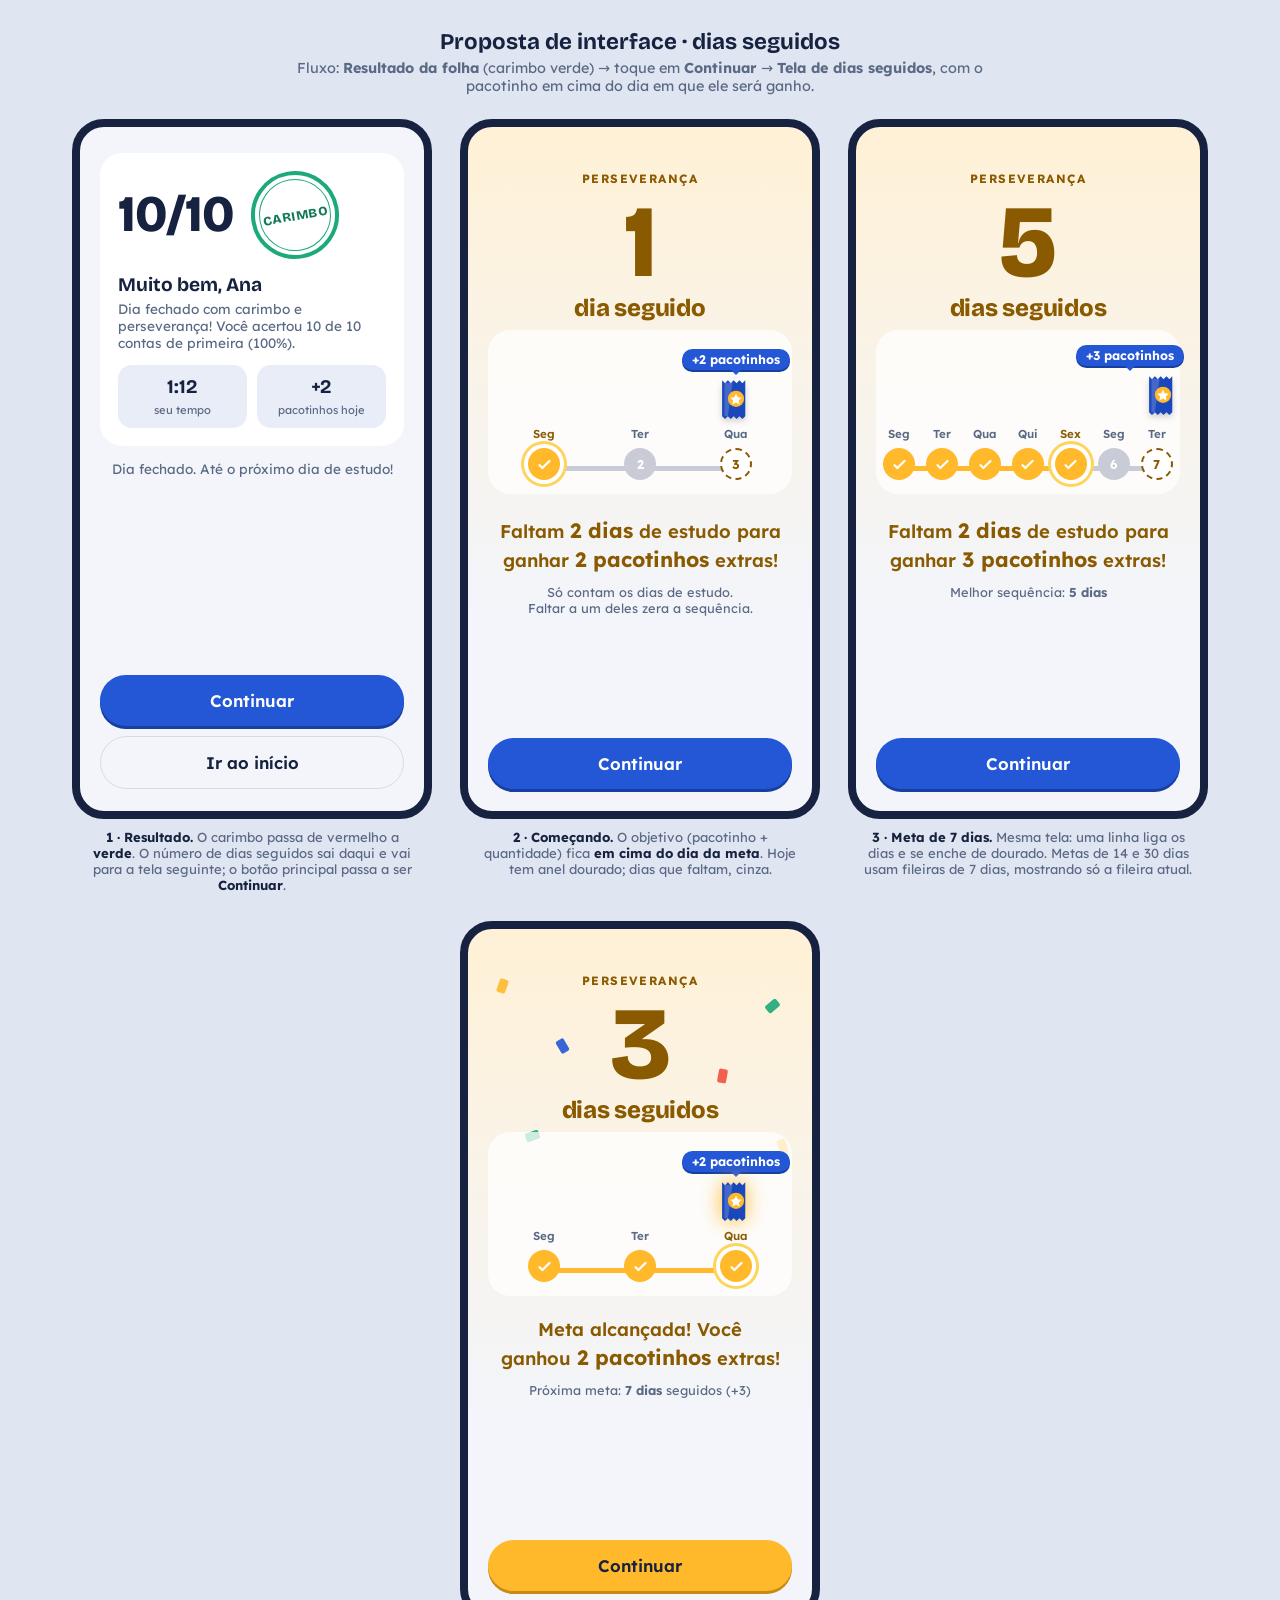
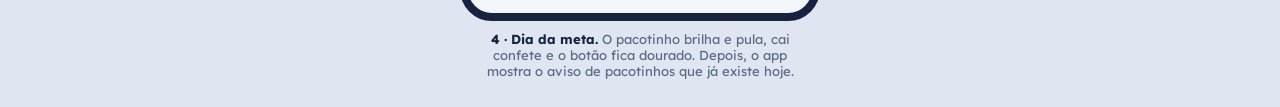
==== docs/proposta-tela-sequencia.html @ 5fbab73d "Proposta de interface: carimbo verde e tela de dias seguidos Co-Authored-By: Claude Sonnet 5.5 <nore" ====
<!doctype html>
<html lang="pt-BR"><head><meta charset="utf-8"><meta name="viewport" content="width=device-width,initial-scale=1">
<title>Proposta · Tela de dias seguidos</title>
<link rel="stylesheet" href="https://fonts.googleapis.com/css2?family=Bricolage+Grotesque:opsz,wght@12..96,700;12..96,800&family=Lexend:wght@400;500;600;700&display=swap">
<style>
:root{--navy-900:#0B1326;--blue-500:#2457D6;--blue-700:#173F9F;--sun-300:#FFD45A;--sun-500:#FFB92B;--sun-700:#8A5A00;--mint-400:#46DBA9;--mint-500:#1CA97B;--mint-700:#107A58;
--bg:#F3F5FA;--surface:#fff;--soft:#E8EDF7;--line:#D3DBEA;--ink:#16223F;--muted:#5A6984;--primary:var(--blue-500);--ok:var(--mint-700);--ok-fill:var(--mint-500);--ball-sun:#FFB92B}
*{box-sizing:border-box}
body{margin:0;background:#dfe5f1;font-family:Lexend,system-ui,sans-serif;color:var(--ink);padding:28px 16px}
h1{font-family:"Bricolage Grotesque",Lexend,sans-serif;font-size:1.4rem;margin:0 0 4px;text-align:center}
.sub{text-align:center;color:var(--muted);font-size:.9rem;margin:0 auto 24px;max-width:760px}
.row{display:flex;flex-wrap:wrap;gap:28px;justify-content:center;align-items:flex-start}
figure{margin:0;display:flex;flex-direction:column;align-items:center;gap:10px}
figcaption{font-size:.82rem;color:var(--muted);text-align:center;max-width:330px}
figcaption b{color:var(--ink)}
.phone{width:360px;height:700px;background:var(--bg);border-radius:32px;border:8px solid #16223F;overflow:hidden;display:flex;flex-direction:column;padding:26px 20px 22px}
.phone.warm{background:linear-gradient(#FFF1D6,var(--bg) 70%)}
.panel{background:var(--surface);border-radius:22px;padding:18px}
.score{display:flex;align-items:center;gap:16px}
.big{font-family:"Bricolage Grotesque";font-weight:800;font-size:3.2rem;line-height:1}
.seal{width:88px;height:88px;border-radius:50%;border:4px solid var(--ok-fill);color:var(--ok);display:grid;place-items:center;font-family:"Bricolage Grotesque";font-weight:800;font-size:.8rem;text-transform:uppercase;letter-spacing:.05em;transform:rotate(-10deg);outline:1.5px solid var(--ok-fill);outline-offset:-9px}
.seal.old{border-color:#F2503F;color:#C8382A;outline-color:#F2503F}
.tag{font-size:.72rem;font-weight:600;color:#C8382A;text-align:center;margin-top:6px}
.tag.n{color:var(--ok)}
.muted{color:var(--muted)}.sm{font-size:.85rem}
.kv{display:flex;gap:10px;margin-top:14px}.kv div{flex:1;background:var(--soft);border-radius:14px;padding:10px;text-align:center}
.kv b{display:block;font-family:"Bricolage Grotesque";font-size:1.2rem}.kv span{font-size:.7rem;color:var(--muted)}
.btn{border:0;border-radius:999px;padding:15px 22px;font:600 1.05rem Lexend;background:var(--primary);color:#fff;box-shadow:0 3px 0 var(--blue-700);width:100%;margin-top:auto}
.btn.ghost{background:transparent;color:var(--ink);border:1.5px solid var(--line);box-shadow:none;margin-top:10px}
/* ---- tela de dias seguidos ---- */
.hero{text-align:center;margin-top:18px}
.eyebrow{font-size:.75rem;font-weight:700;letter-spacing:.12em;text-transform:uppercase;color:var(--sun-700)}
.num{font-family:"Bricolage Grotesque";font-weight:800;font-size:6.4rem;line-height:1;color:var(--sun-700);margin-top:6px}
.num small{display:block;font-size:1.5rem;letter-spacing:-.01em;margin-top:2px}
.trail{margin-top:10px;background:rgba(255,255,255,.75);border-radius:22px;padding:96px 8px 14px;position:relative}
.days{display:grid;grid-auto-flow:column;grid-auto-columns:1fr;position:relative}
.d{display:flex;flex-direction:column;align-items:center;gap:7px;position:relative}
.d .wd{font-size:.72rem;font-weight:600;color:var(--muted)}
.d.today .wd{color:var(--sun-700)}
.dot{width:32px;height:32px;border-radius:50%;background:#C9CCD6;display:grid;place-items:center;color:#fff;font-weight:700;font-size:.8rem;position:relative;z-index:1}
.d.done .dot{background:var(--ball-sun);color:#fff}
.d.today .dot{background:var(--ball-sun);box-shadow:0 0 0 4px #fff,0 0 0 7px var(--sun-300)}
.d .dot svg{width:17px;height:17px;stroke:#fff;stroke-width:3.2;fill:none;stroke-linecap:round;stroke-linejoin:round}
.d.goal .dot{background:#fff;border:2.5px dashed var(--sun-700);color:var(--sun-700)}
.d.goal.done .dot{border:0;background:var(--ball-sun);color:#fff}
/* linha que liga os dias */
.days:before{content:"";position:absolute;left:calc(100%/var(--n)/2);right:calc(100%/var(--n)/2);top:calc(1.1rem + 7px + 15px);height:5px;background:#C9CCD6;border-radius:9px}
.days:after{content:"";position:absolute;left:calc(100%/var(--n)/2);width:calc((100% - 100%/var(--n))*var(--p));top:calc(1.1rem + 7px + 15px);height:5px;background:var(--ball-sun);border-radius:9px}
/* objetivo em cima do dia da meta */
.prize{position:absolute;bottom:calc(100% + 4px);left:50%;transform:translateX(-50%);display:flex;flex-direction:column;align-items:center}
.prize .pill{background:var(--primary);color:#fff;border-radius:999px;padding:3px 10px;font-weight:700;font-size:.78rem;white-space:nowrap;box-shadow:0 2px 0 var(--blue-700)}
.prize .pill:after{content:"";position:absolute;left:50%;bottom:-5px;margin-left:-5px;border:5px solid transparent;border-bottom:0;border-top-color:var(--primary)}
.prize svg{width:38px;height:44px;margin-top:8px;filter:drop-shadow(0 3px 3px rgba(0,0,0,.18))}
.prize.open svg{filter:drop-shadow(0 0 10px var(--sun-500));animation:b 1s ease-in-out infinite alternate}
@keyframes b{to{transform:translateY(-4px) scale(1.06)}}
.msg{text-align:center;font-weight:600;color:var(--sun-700);font-size:1.15rem;margin-top:22px;line-height:1.35;text-wrap:balance}
.msg b{font-size:1.3rem}
.hint{text-align:center;font-size:.8rem;color:var(--muted);margin-top:10px}
.hint i{display:inline-block;width:10px;height:10px;border-radius:50%;background:#B8BCC8;margin:0 3px 0 6px;vertical-align:-1px}
.hint i:first-child{margin-left:0}
.conf i{position:absolute;width:9px;height:14px;border-radius:2px;opacity:.9}
.nav{display:flex;gap:6px;justify-content:center;margin:2px 0 0}.nav i{width:7px;height:7px;border-radius:50%;background:#C9CCD6}.nav i.on{background:var(--sun-700)}
</style></head><body>
<h1>Proposta de interface · dias seguidos</h1>
<p class="sub">Fluxo: <b>Resultado da folha</b> (carimbo verde) → toque em <b>Continuar</b> → <b>Tela de dias seguidos</b>, com o pacotinho em cima do dia em que ele será ganho.</p>

<div class="row">

<!-- 1 · resultado com carimbo verde -->
<figure>
<div class="phone">
  <div class="panel">
    <div class="score"><div><div class="big">10/10</div></div>
      <div><div class="seal">Carimbo</div></div></div>
    <h2 style="font-family:'Bricolage Grotesque';margin:14px 0 4px;font-size:1.2rem">Muito bem, Ana</h2>
    <div class="muted sm">Dia fechado com carimbo e perseverança! Você acertou 10 de 10 contas de primeira (100%).</div>
    <div class="kv"><div><b>1:12</b><span>seu tempo</span></div><div><b>+2</b><span>pacotinhos hoje</span></div></div>
  </div>
  <div class="muted sm" style="text-align:center;margin-top:14px">Dia fechado. Até o próximo dia de estudo!</div>
  <button class="btn">Continuar</button>
  <button class="btn ghost">Ir ao início</button>
</div>
<figcaption><b>1 · Resultado.</b> O carimbo passa de vermelho a <b>verde</b>. O número de dias seguidos sai daqui e vai para a tela seguinte; o botão principal passa a ser <b>Continuar</b>.</figcaption>
</figure>

<!-- 2 · primeiro dia, meta 3 -->
<figure>
<div class="phone warm">
  <div class="hero"><div class="eyebrow">Perseverança</div>
    <div class="num">1<small>dia seguido</small></div></div>
  <div class="trail"><div class="days" style="--n:3;--p:0">
    <div class="d today done"><span class="wd">Seg</span><span class="dot"><svg viewBox="0 0 24 24"><path d="M5 13l4 4L19 7"/></svg></span></div>
    <div class="d"><span class="wd">Ter</span><span class="dot">2</span></div>
    <div class="d goal"><div class="prize"><span class="pill" style="position:relative">+2 pacotinhos</span>__PACK__</div><span class="wd">Qua</span><span class="dot">3</span></div>
  </div></div>
  <div class="msg">Faltam <b>2 dias</b> de estudo para ganhar <b>2 pacotinhos</b> extras!</div>
  <div class="hint">Só contam os dias de estudo. <br>Faltar a um deles zera a sequência.</div>
  <button class="btn">Continuar</button>
</div>
<figcaption><b>2 · Começando.</b> O objetivo (pacotinho + quantidade) fica <b>em cima do dia da meta</b>. Hoje tem anel dourado; dias que faltam, cinza.</figcaption>
</figure>

<!-- 3 · meta de 7 dias -->
<figure>
<div class="phone warm">
  <div class="hero"><div class="eyebrow">Perseverança</div>
    <div class="num">5<small>dias seguidos</small></div></div>
  <div class="trail" style="padding-left:2px;padding-right:2px"><div class="days" style="--n:7;--p:.667">
    <div class="d done"><span class="wd">Seg</span><span class="dot"><svg viewBox="0 0 24 24"><path d="M5 13l4 4L19 7"/></svg></span></div>
    <div class="d done"><span class="wd">Ter</span><span class="dot"><svg viewBox="0 0 24 24"><path d="M5 13l4 4L19 7"/></svg></span></div>
    <div class="d done"><span class="wd">Qua</span><span class="dot"><svg viewBox="0 0 24 24"><path d="M5 13l4 4L19 7"/></svg></span></div>
    <div class="d done"><span class="wd">Qui</span><span class="dot"><svg viewBox="0 0 24 24"><path d="M5 13l4 4L19 7"/></svg></span></div>
    <div class="d today done"><span class="wd">Sex</span><span class="dot"><svg viewBox="0 0 24 24"><path d="M5 13l4 4L19 7"/></svg></span></div>
    <div class="d"><span class="wd">Seg</span><span class="dot">6</span></div>
    <div class="d goal"><div class="prize" style="left:auto;right:-6px;transform:none;align-items:flex-end"><span class="pill" style="position:relative">+3 pacotinhos</span><span style="margin-right:2px">__PACK__</span></div><span class="wd">Ter</span><span class="dot">7</span></div>
  </div></div>
  <div class="msg">Faltam <b>2 dias</b> de estudo para ganhar <b>3 pacotinhos</b> extras!</div>
  <div class="hint">Melhor sequência: <b>5 dias</b></div>
  <button class="btn">Continuar</button>
</div>
<figcaption><b>3 · Meta de 7 dias.</b> Mesma tela: uma linha liga os dias e se enche de dourado. Metas de 14 e 30 dias usam fileiras de 7 dias, mostrando só a fileira atual.</figcaption>
</figure>

<!-- 4 · meta atingida -->
<figure>
<div class="phone warm" style="position:relative">
  <div class="conf"><i style="left:30px;top:50px;background:#FFB92B;transform:rotate(20deg)"></i><i style="left:90px;top:110px;background:#2457D6;transform:rotate(-30deg)"></i><i style="left:300px;top:70px;background:#1CA97B;transform:rotate(50deg)"></i><i style="left:250px;top:140px;background:#F2503F;transform:rotate(10deg)"></i><i style="left:60px;top:200px;background:#1CA97B;transform:rotate(70deg)"></i><i style="left:310px;top:210px;background:#FFB92B;transform:rotate(-20deg)"></i></div>
  <div class="hero"><div class="eyebrow">Perseverança</div>
    <div class="num">3<small>dias seguidos</small></div></div>
  <div class="trail"><div class="days" style="--n:3;--p:1">
    <div class="d done"><span class="wd">Seg</span><span class="dot"><svg viewBox="0 0 24 24"><path d="M5 13l4 4L19 7"/></svg></span></div>
    <div class="d done"><span class="wd">Ter</span><span class="dot"><svg viewBox="0 0 24 24"><path d="M5 13l4 4L19 7"/></svg></span></div>
    <div class="d goal done today"><div class="prize open"><span class="pill" style="position:relative">+2 pacotinhos</span>__PACK__</div><span class="wd">Qua</span><span class="dot"><svg viewBox="0 0 24 24"><path d="M5 13l4 4L19 7"/></svg></span></div>
  </div></div>
  <div class="msg">Meta alcançada! Você ganhou <b>2 pacotinhos</b> extras!</div>
  <div class="hint">Próxima meta: <b>7 dias</b> seguidos (+3)</div>
  <button class="btn" style="background:var(--sun-500);color:#16223F;box-shadow:0 3px 0 #C98A12">Continuar</button>
</div>
<figcaption><b>4 · Dia da meta.</b> O pacotinho brilha e pula, cai confete e o botão fica dourado. Depois, o app mostra o aviso de pacotinhos que já existe hoje.</figcaption>
</figure>

</div>
<script>
var pack='<svg viewBox="0 0 64 76"><path d="M8 4l5 5 5-5 5 5 5-5 5 5 5-5 5 5 5-5v62l-5 5-5-5-5 5-5-5-5 5-5-5-5 5-5-5z" fill="#1B47BD"/><path d="M12 8h14L18 66h-6z" fill="#fff" opacity=".18"/><circle cx="32" cy="36" r="14" fill="#FFB92B"/><path d="M32 27l3 6.4 7 .8-5.2 4.8 1.4 6.9L32 42.4l-6.2 3.5 1.4-6.9-5.2-4.8 7-.8z" fill="#fff"/></svg>';
document.body.innerHTML=document.body.innerHTML.replace(/__PACK__/g,pack);
</script>
</body></html>
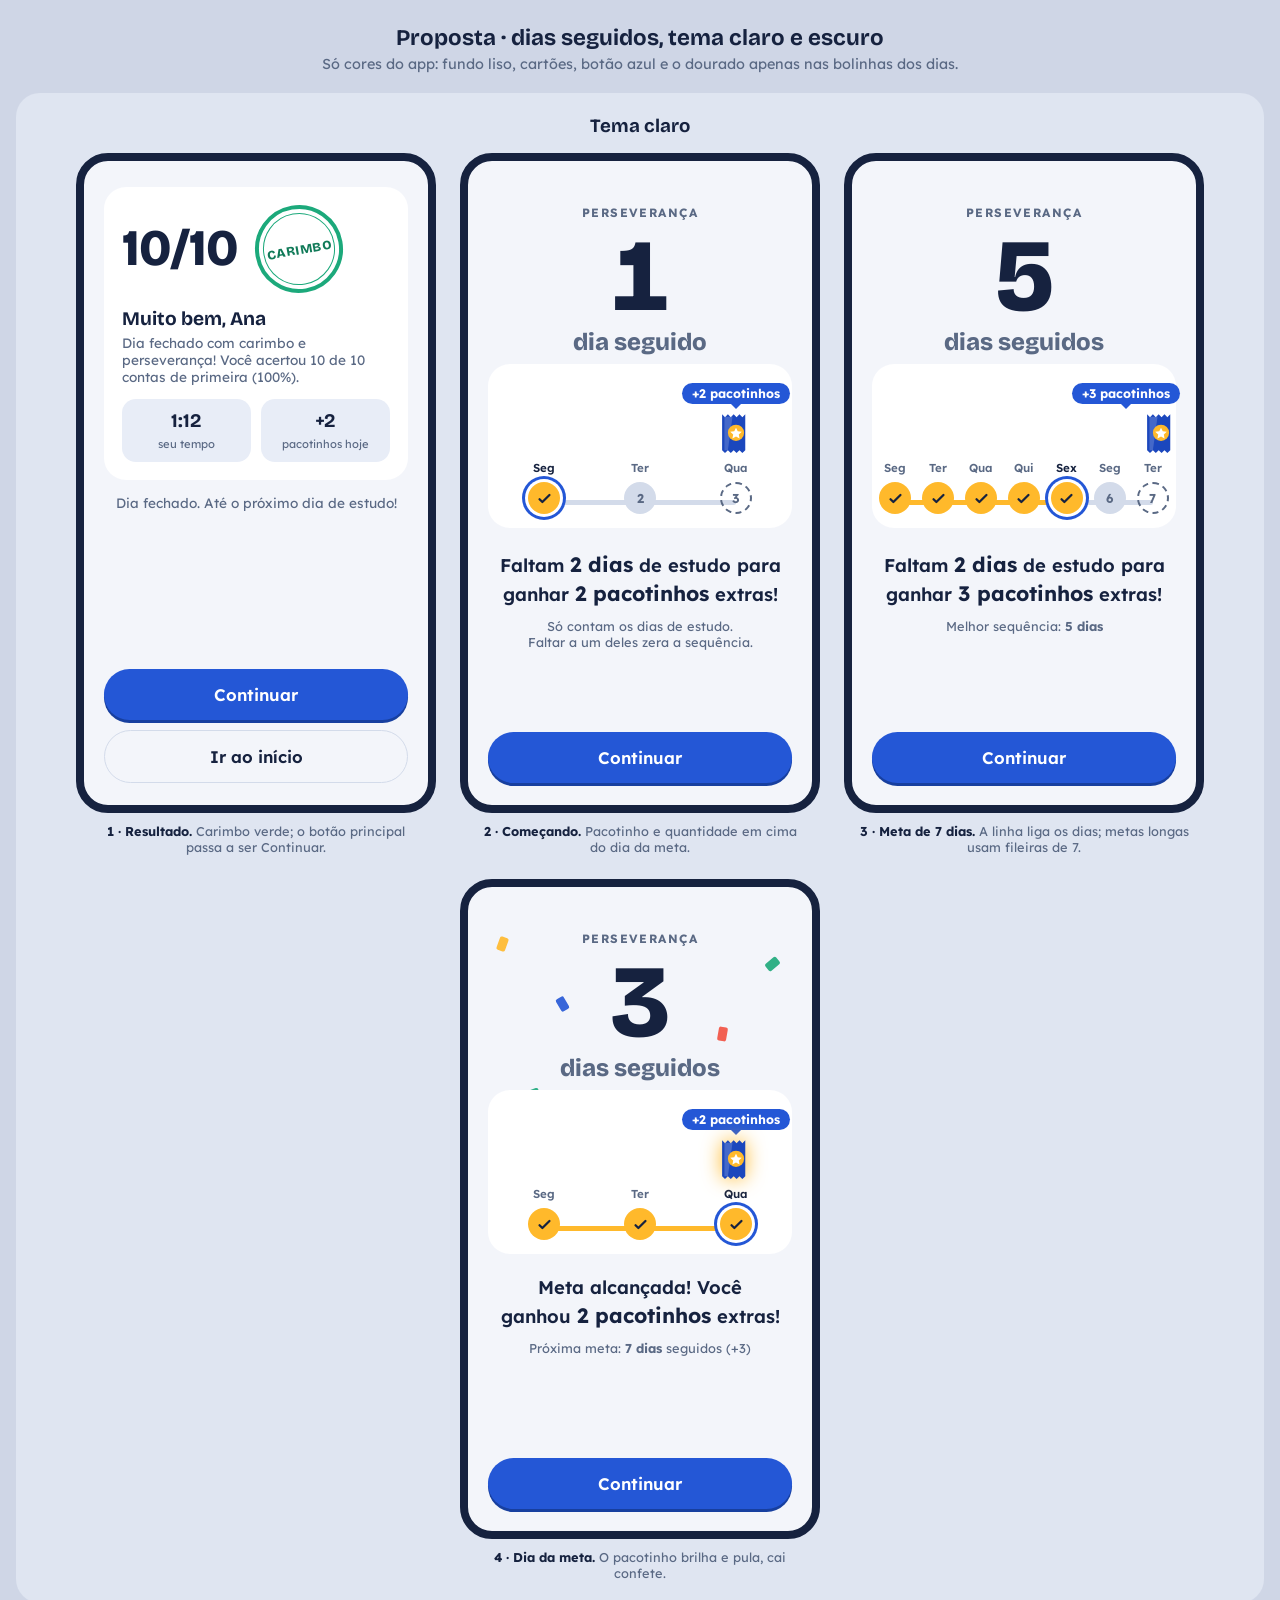
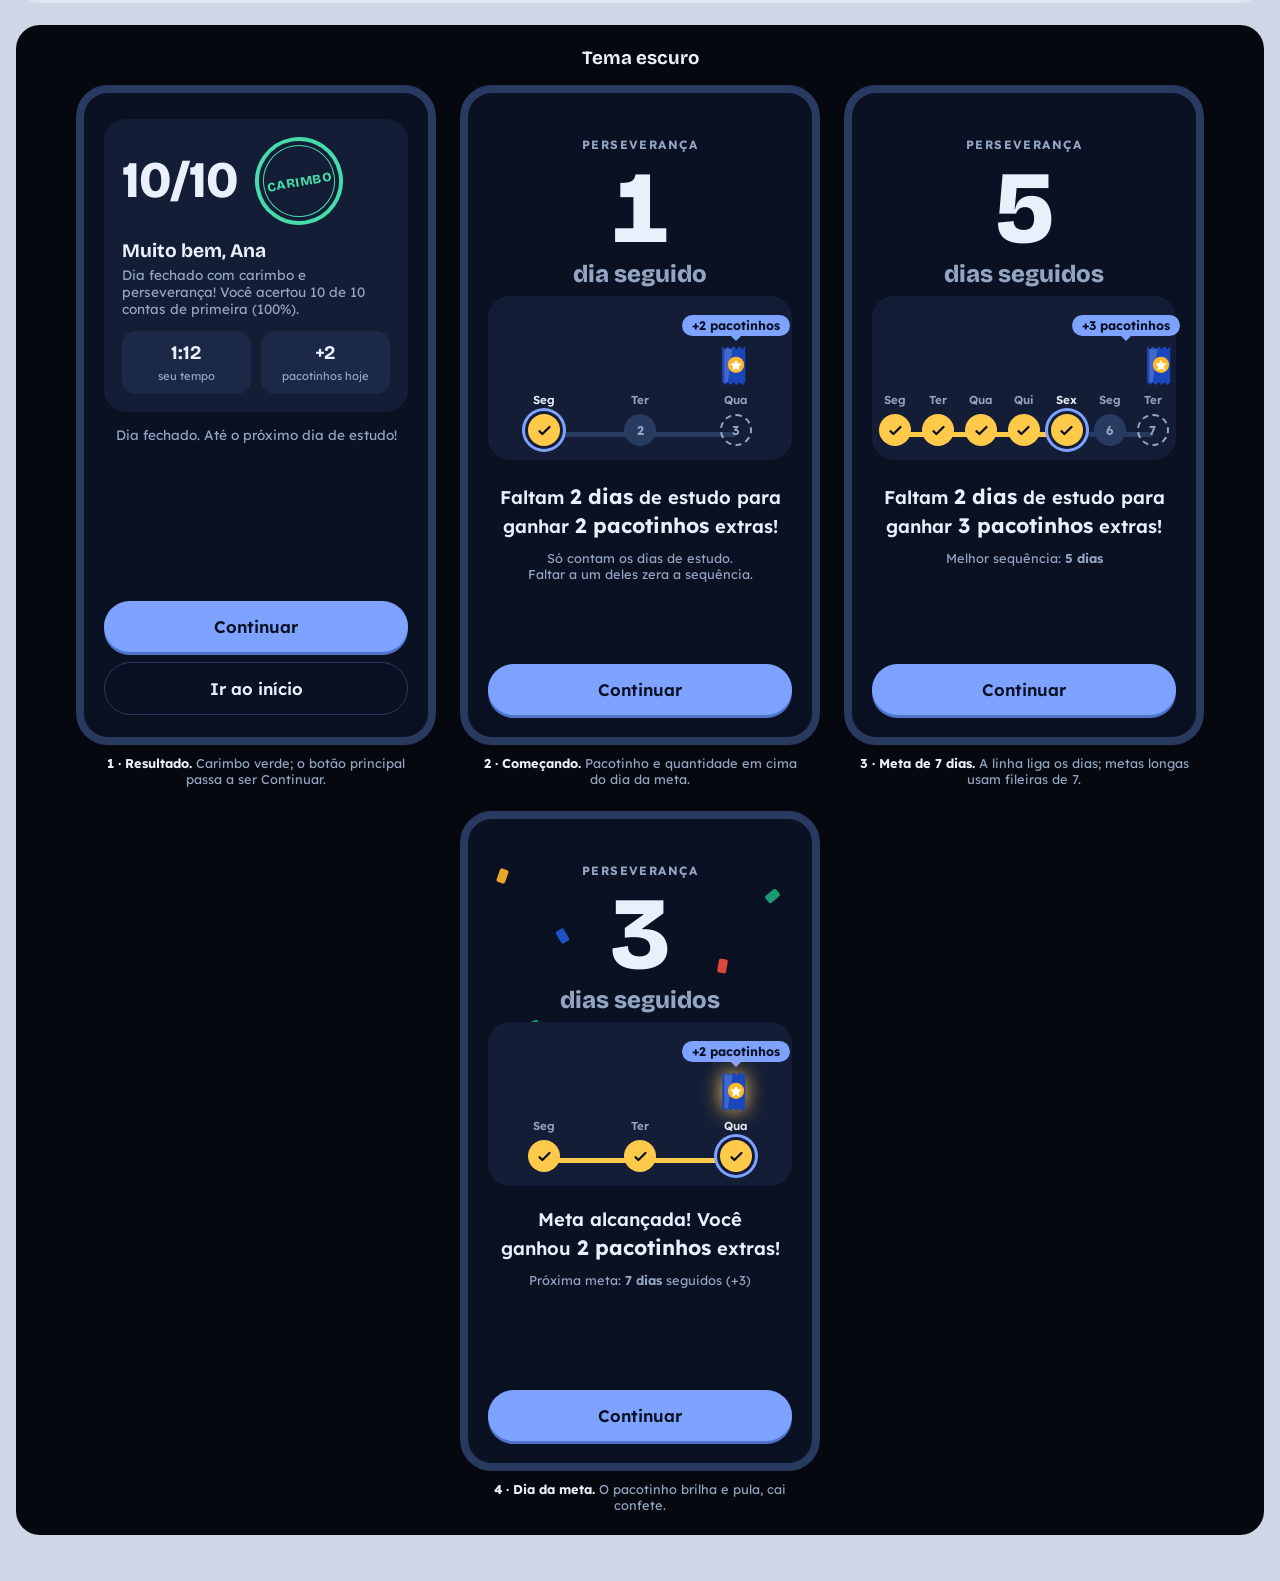
==== commit 11017e4c: "Proposta: tela de dias seguidos nas cores do app, temas claro e escuro Co-Authored-By: Claude Sonnet" ====
--- a/docs/proposta-tela-sequencia.html
+++ b/docs/proposta-tela-sequencia.html
@@ -1,147 +1,62 @@
-<!doctype html>
-<html lang="pt-BR"><head><meta charset="utf-8"><meta name="viewport" content="width=device-width,initial-scale=1">
+<!doctype html><html lang="pt-BR"><head><meta charset="utf-8"><meta name="viewport" content="width=device-width,initial-scale=1">
 <title>Proposta · Tela de dias seguidos</title>
 <link rel="stylesheet" href="https://fonts.googleapis.com/css2?family=Bricolage+Grotesque:opsz,wght@12..96,700;12..96,800&family=Lexend:wght@400;500;600;700&display=swap">
 <style>
-:root{--navy-900:#0B1326;--blue-500:#2457D6;--blue-700:#173F9F;--sun-300:#FFD45A;--sun-500:#FFB92B;--sun-700:#8A5A00;--mint-400:#46DBA9;--mint-500:#1CA97B;--mint-700:#107A58;
---bg:#F3F5FA;--surface:#fff;--soft:#E8EDF7;--line:#D3DBEA;--ink:#16223F;--muted:#5A6984;--primary:var(--blue-500);--ok:var(--mint-700);--ok-fill:var(--mint-500);--ball-sun:#FFB92B}
-*{box-sizing:border-box}
-body{margin:0;background:#dfe5f1;font-family:Lexend,system-ui,sans-serif;color:var(--ink);padding:28px 16px}
-h1{font-family:"Bricolage Grotesque",Lexend,sans-serif;font-size:1.4rem;margin:0 0 4px;text-align:center}
-.sub{text-align:center;color:var(--muted);font-size:.9rem;margin:0 auto 24px;max-width:760px}
-.row{display:flex;flex-wrap:wrap;gap:28px;justify-content:center;align-items:flex-start}
-figure{margin:0;display:flex;flex-direction:column;align-items:center;gap:10px}
-figcaption{font-size:.82rem;color:var(--muted);text-align:center;max-width:330px}
-figcaption b{color:var(--ink)}
-.phone{width:360px;height:700px;background:var(--bg);border-radius:32px;border:8px solid #16223F;overflow:hidden;display:flex;flex-direction:column;padding:26px 20px 22px}
-.phone.warm{background:linear-gradient(#FFF1D6,var(--bg) 70%)}
-.panel{background:var(--surface);border-radius:22px;padding:18px}
-.score{display:flex;align-items:center;gap:16px}
-.big{font-family:"Bricolage Grotesque";font-weight:800;font-size:3.2rem;line-height:1}
+.light{--bg:#F3F5FA;--surface:#fff;--soft:#E8EDF7;--line:#D3DBEA;--ink:#16223F;--muted:#5A6984;--primary:#2457D6;--primary-edge:#173F9F;--on-primary:#fff;--ok:#107A58;--ok-fill:#1CA97B;--ball:#FFB92B;--on-ball:#16223F;--off:#D3DBEA;--page:#dfe5f1}
+.dark{--bg:#0A1123;--surface:#131D36;--soft:#1B2947;--line:#283A60;--ink:#EAF0FB;--muted:#94A5C2;--primary:#7EA2FF;--primary-edge:#4F73C9;--on-primary:#0A1123;--ok:#46DBA9;--ok-fill:#46DBA9;--ball:#FFC94A;--on-ball:#0A1123;--off:#283A60;--page:#05080F}
+*{box-sizing:border-box}body{margin:0;font-family:Lexend,system-ui,sans-serif;padding:24px 16px;background:#cfd6e6}
+h1{font-family:"Bricolage Grotesque";font-size:1.4rem;margin:0 0 4px;text-align:center;color:#16223F}.sub{text-align:center;color:#5A6984;font-size:.9rem;margin:0 auto 20px}
+section.theme{background:var(--page);border-radius:24px;padding:22px 12px;margin:0 auto 22px;max-width:1620px}
+section.theme>h3{margin:0 0 16px;text-align:center;font-family:"Bricolage Grotesque";color:var(--ink)}
+.row{display:flex;flex-wrap:wrap;gap:24px;justify-content:center;align-items:flex-start}
+figure{margin:0;display:flex;flex-direction:column;align-items:center;gap:10px}figcaption{font-size:.8rem;color:var(--muted);text-align:center;max-width:330px}figcaption b{color:var(--ink)}
+.phone{width:360px;height:660px;background:var(--bg);color:var(--ink);border-radius:32px;border:8px solid #16223F;overflow:hidden;display:flex;flex-direction:column;padding:26px 20px 22px}
+.dark .phone{border-color:#283A60}
+.panel{background:var(--surface);border-radius:22px;padding:18px}h2{font-family:"Bricolage Grotesque";margin:14px 0 4px;font-size:1.2rem}
+.score{display:flex;align-items:center;gap:16px}.big{font-family:"Bricolage Grotesque";font-weight:800;font-size:3.2rem;line-height:1}
 .seal{width:88px;height:88px;border-radius:50%;border:4px solid var(--ok-fill);color:var(--ok);display:grid;place-items:center;font-family:"Bricolage Grotesque";font-weight:800;font-size:.8rem;text-transform:uppercase;letter-spacing:.05em;transform:rotate(-10deg);outline:1.5px solid var(--ok-fill);outline-offset:-9px}
-.seal.old{border-color:#F2503F;color:#C8382A;outline-color:#F2503F}
-.tag{font-size:.72rem;font-weight:600;color:#C8382A;text-align:center;margin-top:6px}
-.tag.n{color:var(--ok)}
-.muted{color:var(--muted)}.sm{font-size:.85rem}
-.kv{display:flex;gap:10px;margin-top:14px}.kv div{flex:1;background:var(--soft);border-radius:14px;padding:10px;text-align:center}
-.kv b{display:block;font-family:"Bricolage Grotesque";font-size:1.2rem}.kv span{font-size:.7rem;color:var(--muted)}
-.btn{border:0;border-radius:999px;padding:15px 22px;font:600 1.05rem Lexend;background:var(--primary);color:#fff;box-shadow:0 3px 0 var(--blue-700);width:100%;margin-top:auto}
+.muted{color:var(--muted)}.sm{font-size:.85rem}.c{text-align:center;margin-top:14px}
+.kv{display:flex;gap:10px;margin-top:14px}.kv div{flex:1;background:var(--soft);border-radius:14px;padding:10px;text-align:center}.kv b{display:block;font-family:"Bricolage Grotesque";font-size:1.2rem}.kv span{font-size:.7rem;color:var(--muted)}
+.btn{border:0;border-radius:999px;padding:15px 22px;font:600 1.05rem Lexend;background:var(--primary);color:var(--on-primary);box-shadow:0 3px 0 var(--primary-edge);width:100%;margin-top:auto}
 .btn.ghost{background:transparent;color:var(--ink);border:1.5px solid var(--line);box-shadow:none;margin-top:10px}
-/* ---- tela de dias seguidos ---- */
-.hero{text-align:center;margin-top:18px}
-.eyebrow{font-size:.75rem;font-weight:700;letter-spacing:.12em;text-transform:uppercase;color:var(--sun-700)}
-.num{font-family:"Bricolage Grotesque";font-weight:800;font-size:6.4rem;line-height:1;color:var(--sun-700);margin-top:6px}
-.num small{display:block;font-size:1.5rem;letter-spacing:-.01em;margin-top:2px}
-.trail{margin-top:10px;background:rgba(255,255,255,.75);border-radius:22px;padding:96px 8px 14px;position:relative}
+.hero{text-align:center;margin-top:18px}.eyebrow{font-size:.75rem;font-weight:700;letter-spacing:.12em;text-transform:uppercase;color:var(--muted)}
+.num{font-family:"Bricolage Grotesque";font-weight:800;font-size:6.4rem;line-height:1;margin-top:6px;font-variant-numeric:tabular-nums}.num small{display:block;font-size:1.5rem;color:var(--muted);margin-top:2px}
+.trail{margin-top:10px;background:var(--surface);border-radius:22px;padding:96px 8px 14px;position:relative}
 .days{display:grid;grid-auto-flow:column;grid-auto-columns:1fr;position:relative}
-.d{display:flex;flex-direction:column;align-items:center;gap:7px;position:relative}
-.d .wd{font-size:.72rem;font-weight:600;color:var(--muted)}
-.d.today .wd{color:var(--sun-700)}
-.dot{width:32px;height:32px;border-radius:50%;background:#C9CCD6;display:grid;place-items:center;color:#fff;font-weight:700;font-size:.8rem;position:relative;z-index:1}
-.d.done .dot{background:var(--ball-sun);color:#fff}
-.d.today .dot{background:var(--ball-sun);box-shadow:0 0 0 4px #fff,0 0 0 7px var(--sun-300)}
-.d .dot svg{width:17px;height:17px;stroke:#fff;stroke-width:3.2;fill:none;stroke-linecap:round;stroke-linejoin:round}
-.d.goal .dot{background:#fff;border:2.5px dashed var(--sun-700);color:var(--sun-700)}
-.d.goal.done .dot{border:0;background:var(--ball-sun);color:#fff}
-/* linha que liga os dias */
-.days:before{content:"";position:absolute;left:calc(100%/var(--n)/2);right:calc(100%/var(--n)/2);top:calc(1.1rem + 7px + 15px);height:5px;background:#C9CCD6;border-radius:9px}
-.days:after{content:"";position:absolute;left:calc(100%/var(--n)/2);width:calc((100% - 100%/var(--n))*var(--p));top:calc(1.1rem + 7px + 15px);height:5px;background:var(--ball-sun);border-radius:9px}
-/* objetivo em cima do dia da meta */
+.d{display:flex;flex-direction:column;align-items:center;gap:7px;position:relative}.d .wd{font-size:.72rem;font-weight:600;color:var(--muted)}.d.today .wd{color:var(--ink)}
+.dot{width:32px;height:32px;border-radius:50%;background:var(--off);display:grid;place-items:center;color:var(--muted);font-weight:700;font-size:.8rem;position:relative;z-index:1}
+.d.done .dot{background:var(--ball);color:var(--on-ball)}.d.today .dot{box-shadow:0 0 0 3px var(--surface),0 0 0 6px var(--primary)}
+.dot svg{width:17px;height:17px;stroke:var(--on-ball);stroke-width:3.2;fill:none;stroke-linecap:round;stroke-linejoin:round}
+.d.goal .dot{background:none;border:2.5px dashed var(--muted);color:var(--muted)}.d.goal.done .dot{border:0;background:var(--ball)}
+.days:before,.days:after{content:"";position:absolute;left:calc(100%/var(--n)/2);top:calc(1.1rem + 7px + 15px);height:5px;border-radius:9px;background:var(--off)}.days:before{right:calc(100%/var(--n)/2)}
+.days:after{width:calc((100% - 100%/var(--n))*var(--p));background:var(--ball)}
 .prize{position:absolute;bottom:calc(100% + 4px);left:50%;transform:translateX(-50%);display:flex;flex-direction:column;align-items:center}
-.prize .pill{background:var(--primary);color:#fff;border-radius:999px;padding:3px 10px;font-weight:700;font-size:.78rem;white-space:nowrap;box-shadow:0 2px 0 var(--blue-700)}
-.prize .pill:after{content:"";position:absolute;left:50%;bottom:-5px;margin-left:-5px;border:5px solid transparent;border-bottom:0;border-top-color:var(--primary)}
-.prize svg{width:38px;height:44px;margin-top:8px;filter:drop-shadow(0 3px 3px rgba(0,0,0,.18))}
-.prize.open svg{filter:drop-shadow(0 0 10px var(--sun-500));animation:b 1s ease-in-out infinite alternate}
-@keyframes b{to{transform:translateY(-4px) scale(1.06)}}
-.msg{text-align:center;font-weight:600;color:var(--sun-700);font-size:1.15rem;margin-top:22px;line-height:1.35;text-wrap:balance}
-.msg b{font-size:1.3rem}
+.pill{position:relative;background:var(--primary);color:var(--on-primary);border-radius:999px;padding:3px 10px;font-weight:700;font-size:.78rem;white-space:nowrap}
+.pill:after{content:"";position:absolute;left:50%;bottom:-5px;margin-left:-5px;border:5px solid transparent;border-bottom:0;border-top-color:var(--primary)}
+.prize svg{width:38px;height:44px;margin-top:8px}.prize.open svg{filter:drop-shadow(0 0 10px var(--ball))}
+.msg{text-align:center;font-weight:600;font-size:1.15rem;margin-top:22px;line-height:1.35;text-wrap:balance}.msg b{font-size:1.3rem}
 .hint{text-align:center;font-size:.8rem;color:var(--muted);margin-top:10px}
-.hint i{display:inline-block;width:10px;height:10px;border-radius:50%;background:#B8BCC8;margin:0 3px 0 6px;vertical-align:-1px}
-.hint i:first-child{margin-left:0}
 .conf i{position:absolute;width:9px;height:14px;border-radius:2px;opacity:.9}
-.nav{display:flex;gap:6px;justify-content:center;margin:2px 0 0}.nav i{width:7px;height:7px;border-radius:50%;background:#C9CCD6}.nav i.on{background:var(--sun-700)}
 </style></head><body>
-<h1>Proposta de interface · dias seguidos</h1>
-<p class="sub">Fluxo: <b>Resultado da folha</b> (carimbo verde) → toque em <b>Continuar</b> → <b>Tela de dias seguidos</b>, com o pacotinho em cima do dia em que ele será ganho.</p>
-
-<div class="row">
-
-<!-- 1 · resultado com carimbo verde -->
-<figure>
-<div class="phone">
-  <div class="panel">
-    <div class="score"><div><div class="big">10/10</div></div>
-      <div><div class="seal">Carimbo</div></div></div>
-    <h2 style="font-family:'Bricolage Grotesque';margin:14px 0 4px;font-size:1.2rem">Muito bem, Ana</h2>
-    <div class="muted sm">Dia fechado com carimbo e perseverança! Você acertou 10 de 10 contas de primeira (100%).</div>
-    <div class="kv"><div><b>1:12</b><span>seu tempo</span></div><div><b>+2</b><span>pacotinhos hoje</span></div></div>
-  </div>
-  <div class="muted sm" style="text-align:center;margin-top:14px">Dia fechado. Até o próximo dia de estudo!</div>
-  <button class="btn">Continuar</button>
-  <button class="btn ghost">Ir ao início</button>
-</div>
-<figcaption><b>1 · Resultado.</b> O carimbo passa de vermelho a <b>verde</b>. O número de dias seguidos sai daqui e vai para a tela seguinte; o botão principal passa a ser <b>Continuar</b>.</figcaption>
-</figure>
-
-<!-- 2 · primeiro dia, meta 3 -->
-<figure>
-<div class="phone warm">
-  <div class="hero"><div class="eyebrow">Perseverança</div>
-    <div class="num">1<small>dia seguido</small></div></div>
-  <div class="trail"><div class="days" style="--n:3;--p:0">
-    <div class="d today done"><span class="wd">Seg</span><span class="dot"><svg viewBox="0 0 24 24"><path d="M5 13l4 4L19 7"/></svg></span></div>
-    <div class="d"><span class="wd">Ter</span><span class="dot">2</span></div>
-    <div class="d goal"><div class="prize"><span class="pill" style="position:relative">+2 pacotinhos</span>__PACK__</div><span class="wd">Qua</span><span class="dot">3</span></div>
-  </div></div>
-  <div class="msg">Faltam <b>2 dias</b> de estudo para ganhar <b>2 pacotinhos</b> extras!</div>
-  <div class="hint">Só contam os dias de estudo. <br>Faltar a um deles zera a sequência.</div>
-  <button class="btn">Continuar</button>
-</div>
-<figcaption><b>2 · Começando.</b> O objetivo (pacotinho + quantidade) fica <b>em cima do dia da meta</b>. Hoje tem anel dourado; dias que faltam, cinza.</figcaption>
-</figure>
-
-<!-- 3 · meta de 7 dias -->
-<figure>
-<div class="phone warm">
-  <div class="hero"><div class="eyebrow">Perseverança</div>
-    <div class="num">5<small>dias seguidos</small></div></div>
-  <div class="trail" style="padding-left:2px;padding-right:2px"><div class="days" style="--n:7;--p:.667">
-    <div class="d done"><span class="wd">Seg</span><span class="dot"><svg viewBox="0 0 24 24"><path d="M5 13l4 4L19 7"/></svg></span></div>
-    <div class="d done"><span class="wd">Ter</span><span class="dot"><svg viewBox="0 0 24 24"><path d="M5 13l4 4L19 7"/></svg></span></div>
-    <div class="d done"><span class="wd">Qua</span><span class="dot"><svg viewBox="0 0 24 24"><path d="M5 13l4 4L19 7"/></svg></span></div>
-    <div class="d done"><span class="wd">Qui</span><span class="dot"><svg viewBox="0 0 24 24"><path d="M5 13l4 4L19 7"/></svg></span></div>
-    <div class="d today done"><span class="wd">Sex</span><span class="dot"><svg viewBox="0 0 24 24"><path d="M5 13l4 4L19 7"/></svg></span></div>
-    <div class="d"><span class="wd">Seg</span><span class="dot">6</span></div>
-    <div class="d goal"><div class="prize" style="left:auto;right:-6px;transform:none;align-items:flex-end"><span class="pill" style="position:relative">+3 pacotinhos</span><span style="margin-right:2px">__PACK__</span></div><span class="wd">Ter</span><span class="dot">7</span></div>
-  </div></div>
-  <div class="msg">Faltam <b>2 dias</b> de estudo para ganhar <b>3 pacotinhos</b> extras!</div>
-  <div class="hint">Melhor sequência: <b>5 dias</b></div>
-  <button class="btn">Continuar</button>
-</div>
-<figcaption><b>3 · Meta de 7 dias.</b> Mesma tela: uma linha liga os dias e se enche de dourado. Metas de 14 e 30 dias usam fileiras de 7 dias, mostrando só a fileira atual.</figcaption>
-</figure>
-
-<!-- 4 · meta atingida -->
-<figure>
-<div class="phone warm" style="position:relative">
-  <div class="conf"><i style="left:30px;top:50px;background:#FFB92B;transform:rotate(20deg)"></i><i style="left:90px;top:110px;background:#2457D6;transform:rotate(-30deg)"></i><i style="left:300px;top:70px;background:#1CA97B;transform:rotate(50deg)"></i><i style="left:250px;top:140px;background:#F2503F;transform:rotate(10deg)"></i><i style="left:60px;top:200px;background:#1CA97B;transform:rotate(70deg)"></i><i style="left:310px;top:210px;background:#FFB92B;transform:rotate(-20deg)"></i></div>
-  <div class="hero"><div class="eyebrow">Perseverança</div>
-    <div class="num">3<small>dias seguidos</small></div></div>
-  <div class="trail"><div class="days" style="--n:3;--p:1">
-    <div class="d done"><span class="wd">Seg</span><span class="dot"><svg viewBox="0 0 24 24"><path d="M5 13l4 4L19 7"/></svg></span></div>
-    <div class="d done"><span class="wd">Ter</span><span class="dot"><svg viewBox="0 0 24 24"><path d="M5 13l4 4L19 7"/></svg></span></div>
-    <div class="d goal done today"><div class="prize open"><span class="pill" style="position:relative">+2 pacotinhos</span>__PACK__</div><span class="wd">Qua</span><span class="dot"><svg viewBox="0 0 24 24"><path d="M5 13l4 4L19 7"/></svg></span></div>
-  </div></div>
-  <div class="msg">Meta alcançada! Você ganhou <b>2 pacotinhos</b> extras!</div>
-  <div class="hint">Próxima meta: <b>7 dias</b> seguidos (+3)</div>
-  <button class="btn" style="background:var(--sun-500);color:#16223F;box-shadow:0 3px 0 #C98A12">Continuar</button>
-</div>
-<figcaption><b>4 · Dia da meta.</b> O pacotinho brilha e pula, cai confete e o botão fica dourado. Depois, o app mostra o aviso de pacotinhos que já existe hoje.</figcaption>
-</figure>
-
-</div>
-<script>
-var pack='<svg viewBox="0 0 64 76"><path d="M8 4l5 5 5-5 5 5 5-5 5 5 5-5 5 5 5-5v62l-5 5-5-5-5 5-5-5-5 5-5-5-5 5-5-5z" fill="#1B47BD"/><path d="M12 8h14L18 66h-6z" fill="#fff" opacity=".18"/><circle cx="32" cy="36" r="14" fill="#FFB92B"/><path d="M32 27l3 6.4 7 .8-5.2 4.8 1.4 6.9L32 42.4l-6.2 3.5 1.4-6.9-5.2-4.8 7-.8z" fill="#fff"/></svg>';
-document.body.innerHTML=document.body.innerHTML.replace(/__PACK__/g,pack);
-</script>
-</body></html>
+<h1>Proposta · dias seguidos, tema claro e escuro</h1><p class="sub">Só cores do app: fundo liso, cartões, botão azul e o dourado apenas nas bolinhas dos dias.</p>
+<section class="theme light"><h3>Tema claro</h3><div class="row"><figure><div class="phone"><div class="panel"><div class="score"><div class="big">10/10</div><div class="seal">Carimbo</div></div>
+<h2>Muito bem, Ana</h2><div class="muted sm">Dia fechado com carimbo e perseverança! Você acertou 10 de 10 contas de primeira (100%).</div>
+<div class="kv"><div><b>1:12</b><span>seu tempo</span></div><div><b>+2</b><span>pacotinhos hoje</span></div></div></div>
+<div class="muted sm c">Dia fechado. Até o próximo dia de estudo!</div><button class="btn">Continuar</button><button class="btn ghost">Ir ao início</button></div><figcaption><b>1 · Resultado.</b> Carimbo verde; o botão principal passa a ser Continuar.</figcaption></figure><figure><div class="phone"><div class="hero"><div class="eyebrow">Perseverança</div><div class="num">1<small>dia seguido</small></div></div><div class="trail"><div class="days" style="--n:3;--p:0">
+<div class="d today done"><span class="wd">Seg</span><span class="dot"><svg viewBox="0 0 24 24"><path d="M5 13l4 4L19 7"/></svg></span></div><div class="d "><span class="wd">Ter</span><span class="dot">2</span></div><div class="d goal"><div class="prize"><span class="pill">+2 pacotinhos</span><svg viewBox="0 0 64 76"><path d="M8 4l5 5 5-5 5 5 5-5 5 5 5-5 5 5 5-5v62l-5 5-5-5-5 5-5-5-5 5-5-5-5 5-5-5z" fill="#1B47BD"/><path d="M12 8h14L18 66h-6z" fill="#fff" opacity=".18"/><circle cx="32" cy="36" r="14" fill="#FFB92B"/><path d="M32 27l3 6.4 7 .8-5.2 4.8 1.4 6.9L32 42.4l-6.2 3.5 1.4-6.9-5.2-4.8 7-.8z" fill="#fff"/></svg></div><span class="wd">Qua</span><span class="dot">3</span></div></div></div>
+<div class="msg">Faltam <b>2 dias</b> de estudo para ganhar <b>2 pacotinhos</b> extras!</div>
+<div class="hint">Só contam os dias de estudo.<br>Faltar a um deles zera a sequência.</div><button class="btn">Continuar</button></div><figcaption><b>2 · Começando.</b> Pacotinho e quantidade em cima do dia da meta.</figcaption></figure><figure><div class="phone"><div class="hero"><div class="eyebrow">Perseverança</div><div class="num">5<small>dias seguidos</small></div></div><div class="trail" style="padding-left:2px;padding-right:2px"><div class="days" style="--n:7;--p:.667"><div class="d done"><span class="wd">Seg</span><span class="dot"><svg viewBox="0 0 24 24"><path d="M5 13l4 4L19 7"/></svg></span></div><div class="d done"><span class="wd">Ter</span><span class="dot"><svg viewBox="0 0 24 24"><path d="M5 13l4 4L19 7"/></svg></span></div><div class="d done"><span class="wd">Qua</span><span class="dot"><svg viewBox="0 0 24 24"><path d="M5 13l4 4L19 7"/></svg></span></div><div class="d done"><span class="wd">Qui</span><span class="dot"><svg viewBox="0 0 24 24"><path d="M5 13l4 4L19 7"/></svg></span></div><div class="d today done"><span class="wd">Sex</span><span class="dot"><svg viewBox="0 0 24 24"><path d="M5 13l4 4L19 7"/></svg></span></div><div class="d "><span class="wd">Seg</span><span class="dot">6</span></div><div class="d goal"><div class="prize" style="left:auto;right:-6px;transform:none;align-items:flex-end"><span class="pill">+3 pacotinhos</span><svg viewBox="0 0 64 76"><path d="M8 4l5 5 5-5 5 5 5-5 5 5 5-5 5 5 5-5v62l-5 5-5-5-5 5-5-5-5 5-5-5-5 5-5-5z" fill="#1B47BD"/><path d="M12 8h14L18 66h-6z" fill="#fff" opacity=".18"/><circle cx="32" cy="36" r="14" fill="#FFB92B"/><path d="M32 27l3 6.4 7 .8-5.2 4.8 1.4 6.9L32 42.4l-6.2 3.5 1.4-6.9-5.2-4.8 7-.8z" fill="#fff"/></svg></div><span class="wd">Ter</span><span class="dot">7</span></div></div></div>
+<div class="msg">Faltam <b>2 dias</b> de estudo para ganhar <b>3 pacotinhos</b> extras!</div><div class="hint">Melhor sequência: <b>5 dias</b></div><button class="btn">Continuar</button></div><figcaption><b>3 · Meta de 7 dias.</b> A linha liga os dias; metas longas usam fileiras de 7.</figcaption></figure><figure><div class="phone" style="position:relative"><div class="conf"><i style="left:30px;top:50px;background:#FFB92B;transform:rotate(20deg)"></i><i style="left:90px;top:110px;background:#2457D6;transform:rotate(-30deg)"></i><i style="left:300px;top:70px;background:#1CA97B;transform:rotate(50deg)"></i><i style="left:250px;top:140px;background:#F2503F;transform:rotate(10deg)"></i><i style="left:60px;top:200px;background:#1CA97B;transform:rotate(70deg)"></i></div><div class="hero"><div class="eyebrow">Perseverança</div><div class="num">3<small>dias seguidos</small></div></div><div class="trail"><div class="days" style="--n:3;--p:1">
+<div class="d done"><span class="wd">Seg</span><span class="dot"><svg viewBox="0 0 24 24"><path d="M5 13l4 4L19 7"/></svg></span></div><div class="d done"><span class="wd">Ter</span><span class="dot"><svg viewBox="0 0 24 24"><path d="M5 13l4 4L19 7"/></svg></span></div><div class="d goal done today"><div class="prize open"><span class="pill">+2 pacotinhos</span><svg viewBox="0 0 64 76"><path d="M8 4l5 5 5-5 5 5 5-5 5 5 5-5 5 5 5-5v62l-5 5-5-5-5 5-5-5-5 5-5-5-5 5-5-5z" fill="#1B47BD"/><path d="M12 8h14L18 66h-6z" fill="#fff" opacity=".18"/><circle cx="32" cy="36" r="14" fill="#FFB92B"/><path d="M32 27l3 6.4 7 .8-5.2 4.8 1.4 6.9L32 42.4l-6.2 3.5 1.4-6.9-5.2-4.8 7-.8z" fill="#fff"/></svg></div><span class="wd">Qua</span><span class="dot"><svg viewBox="0 0 24 24"><path d="M5 13l4 4L19 7"/></svg></span></div></div></div>
+<div class="msg">Meta alcançada! Você ganhou <b>2 pacotinhos</b> extras!</div><div class="hint">Próxima meta: <b>7 dias</b> seguidos (+3)</div><button class="btn">Continuar</button></div><figcaption><b>4 · Dia da meta.</b> O pacotinho brilha e pula, cai confete.</figcaption></figure></div></section>
+<section class="theme dark"><h3>Tema escuro</h3><div class="row"><figure><div class="phone"><div class="panel"><div class="score"><div class="big">10/10</div><div class="seal">Carimbo</div></div>
+<h2>Muito bem, Ana</h2><div class="muted sm">Dia fechado com carimbo e perseverança! Você acertou 10 de 10 contas de primeira (100%).</div>
+<div class="kv"><div><b>1:12</b><span>seu tempo</span></div><div><b>+2</b><span>pacotinhos hoje</span></div></div></div>
+<div class="muted sm c">Dia fechado. Até o próximo dia de estudo!</div><button class="btn">Continuar</button><button class="btn ghost">Ir ao início</button></div><figcaption><b>1 · Resultado.</b> Carimbo verde; o botão principal passa a ser Continuar.</figcaption></figure><figure><div class="phone"><div class="hero"><div class="eyebrow">Perseverança</div><div class="num">1<small>dia seguido</small></div></div><div class="trail"><div class="days" style="--n:3;--p:0">
+<div class="d today done"><span class="wd">Seg</span><span class="dot"><svg viewBox="0 0 24 24"><path d="M5 13l4 4L19 7"/></svg></span></div><div class="d "><span class="wd">Ter</span><span class="dot">2</span></div><div class="d goal"><div class="prize"><span class="pill">+2 pacotinhos</span><svg viewBox="0 0 64 76"><path d="M8 4l5 5 5-5 5 5 5-5 5 5 5-5 5 5 5-5v62l-5 5-5-5-5 5-5-5-5 5-5-5-5 5-5-5z" fill="#1B47BD"/><path d="M12 8h14L18 66h-6z" fill="#fff" opacity=".18"/><circle cx="32" cy="36" r="14" fill="#FFB92B"/><path d="M32 27l3 6.4 7 .8-5.2 4.8 1.4 6.9L32 42.4l-6.2 3.5 1.4-6.9-5.2-4.8 7-.8z" fill="#fff"/></svg></div><span class="wd">Qua</span><span class="dot">3</span></div></div></div>
+<div class="msg">Faltam <b>2 dias</b> de estudo para ganhar <b>2 pacotinhos</b> extras!</div>
+<div class="hint">Só contam os dias de estudo.<br>Faltar a um deles zera a sequência.</div><button class="btn">Continuar</button></div><figcaption><b>2 · Começando.</b> Pacotinho e quantidade em cima do dia da meta.</figcaption></figure><figure><div class="phone"><div class="hero"><div class="eyebrow">Perseverança</div><div class="num">5<small>dias seguidos</small></div></div><div class="trail" style="padding-left:2px;padding-right:2px"><div class="days" style="--n:7;--p:.667"><div class="d done"><span class="wd">Seg</span><span class="dot"><svg viewBox="0 0 24 24"><path d="M5 13l4 4L19 7"/></svg></span></div><div class="d done"><span class="wd">Ter</span><span class="dot"><svg viewBox="0 0 24 24"><path d="M5 13l4 4L19 7"/></svg></span></div><div class="d done"><span class="wd">Qua</span><span class="dot"><svg viewBox="0 0 24 24"><path d="M5 13l4 4L19 7"/></svg></span></div><div class="d done"><span class="wd">Qui</span><span class="dot"><svg viewBox="0 0 24 24"><path d="M5 13l4 4L19 7"/></svg></span></div><div class="d today done"><span class="wd">Sex</span><span class="dot"><svg viewBox="0 0 24 24"><path d="M5 13l4 4L19 7"/></svg></span></div><div class="d "><span class="wd">Seg</span><span class="dot">6</span></div><div class="d goal"><div class="prize" style="left:auto;right:-6px;transform:none;align-items:flex-end"><span class="pill">+3 pacotinhos</span><svg viewBox="0 0 64 76"><path d="M8 4l5 5 5-5 5 5 5-5 5 5 5-5 5 5 5-5v62l-5 5-5-5-5 5-5-5-5 5-5-5-5 5-5-5z" fill="#1B47BD"/><path d="M12 8h14L18 66h-6z" fill="#fff" opacity=".18"/><circle cx="32" cy="36" r="14" fill="#FFB92B"/><path d="M32 27l3 6.4 7 .8-5.2 4.8 1.4 6.9L32 42.4l-6.2 3.5 1.4-6.9-5.2-4.8 7-.8z" fill="#fff"/></svg></div><span class="wd">Ter</span><span class="dot">7</span></div></div></div>
+<div class="msg">Faltam <b>2 dias</b> de estudo para ganhar <b>3 pacotinhos</b> extras!</div><div class="hint">Melhor sequência: <b>5 dias</b></div><button class="btn">Continuar</button></div><figcaption><b>3 · Meta de 7 dias.</b> A linha liga os dias; metas longas usam fileiras de 7.</figcaption></figure><figure><div class="phone" style="position:relative"><div class="conf"><i style="left:30px;top:50px;background:#FFB92B;transform:rotate(20deg)"></i><i style="left:90px;top:110px;background:#2457D6;transform:rotate(-30deg)"></i><i style="left:300px;top:70px;background:#1CA97B;transform:rotate(50deg)"></i><i style="left:250px;top:140px;background:#F2503F;transform:rotate(10deg)"></i><i style="left:60px;top:200px;background:#1CA97B;transform:rotate(70deg)"></i></div><div class="hero"><div class="eyebrow">Perseverança</div><div class="num">3<small>dias seguidos</small></div></div><div class="trail"><div class="days" style="--n:3;--p:1">
+<div class="d done"><span class="wd">Seg</span><span class="dot"><svg viewBox="0 0 24 24"><path d="M5 13l4 4L19 7"/></svg></span></div><div class="d done"><span class="wd">Ter</span><span class="dot"><svg viewBox="0 0 24 24"><path d="M5 13l4 4L19 7"/></svg></span></div><div class="d goal done today"><div class="prize open"><span class="pill">+2 pacotinhos</span><svg viewBox="0 0 64 76"><path d="M8 4l5 5 5-5 5 5 5-5 5 5 5-5 5 5 5-5v62l-5 5-5-5-5 5-5-5-5 5-5-5-5 5-5-5z" fill="#1B47BD"/><path d="M12 8h14L18 66h-6z" fill="#fff" opacity=".18"/><circle cx="32" cy="36" r="14" fill="#FFB92B"/><path d="M32 27l3 6.4 7 .8-5.2 4.8 1.4 6.9L32 42.4l-6.2 3.5 1.4-6.9-5.2-4.8 7-.8z" fill="#fff"/></svg></div><span class="wd">Qua</span><span class="dot"><svg viewBox="0 0 24 24"><path d="M5 13l4 4L19 7"/></svg></span></div></div></div>
+<div class="msg">Meta alcançada! Você ganhou <b>2 pacotinhos</b> extras!</div><div class="hint">Próxima meta: <b>7 dias</b> seguidos (+3)</div><button class="btn">Continuar</button></div><figcaption><b>4 · Dia da meta.</b> O pacotinho brilha e pula, cai confete.</figcaption></figure></div></section>
+</body></html>
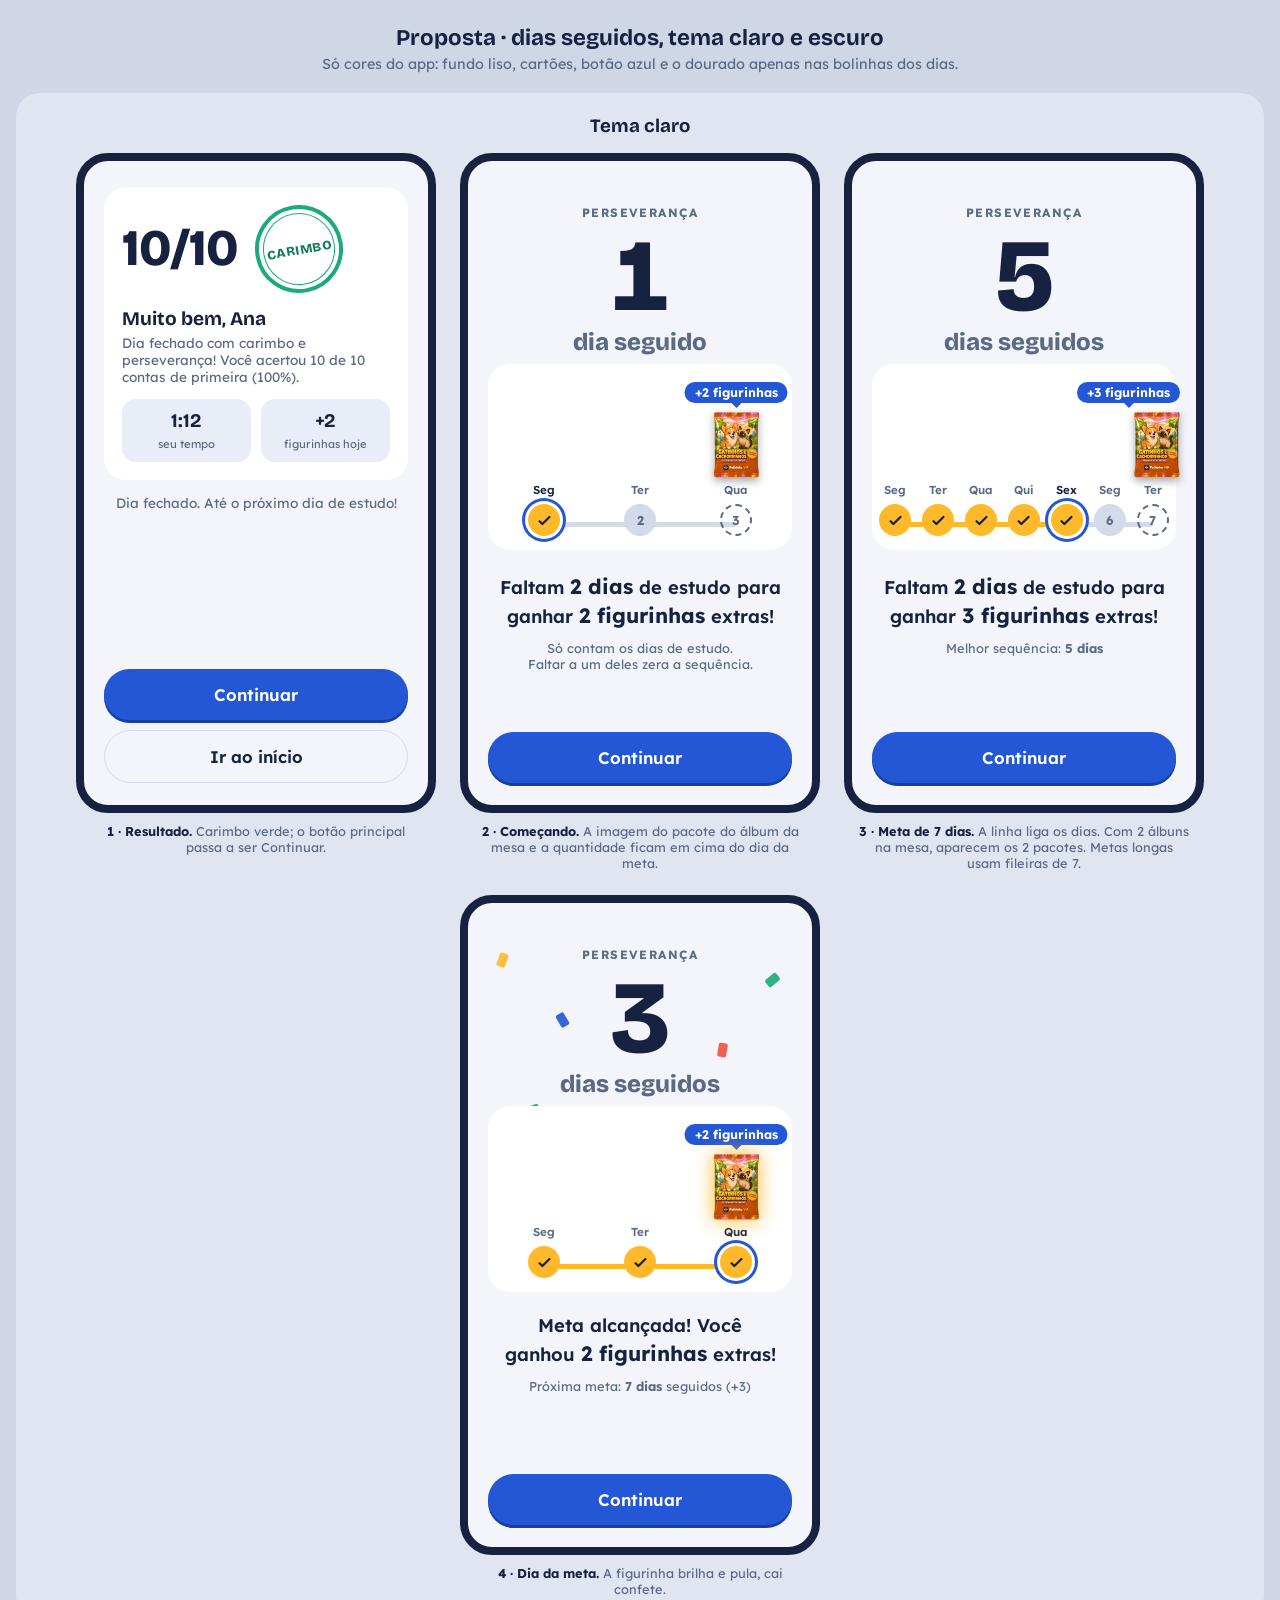
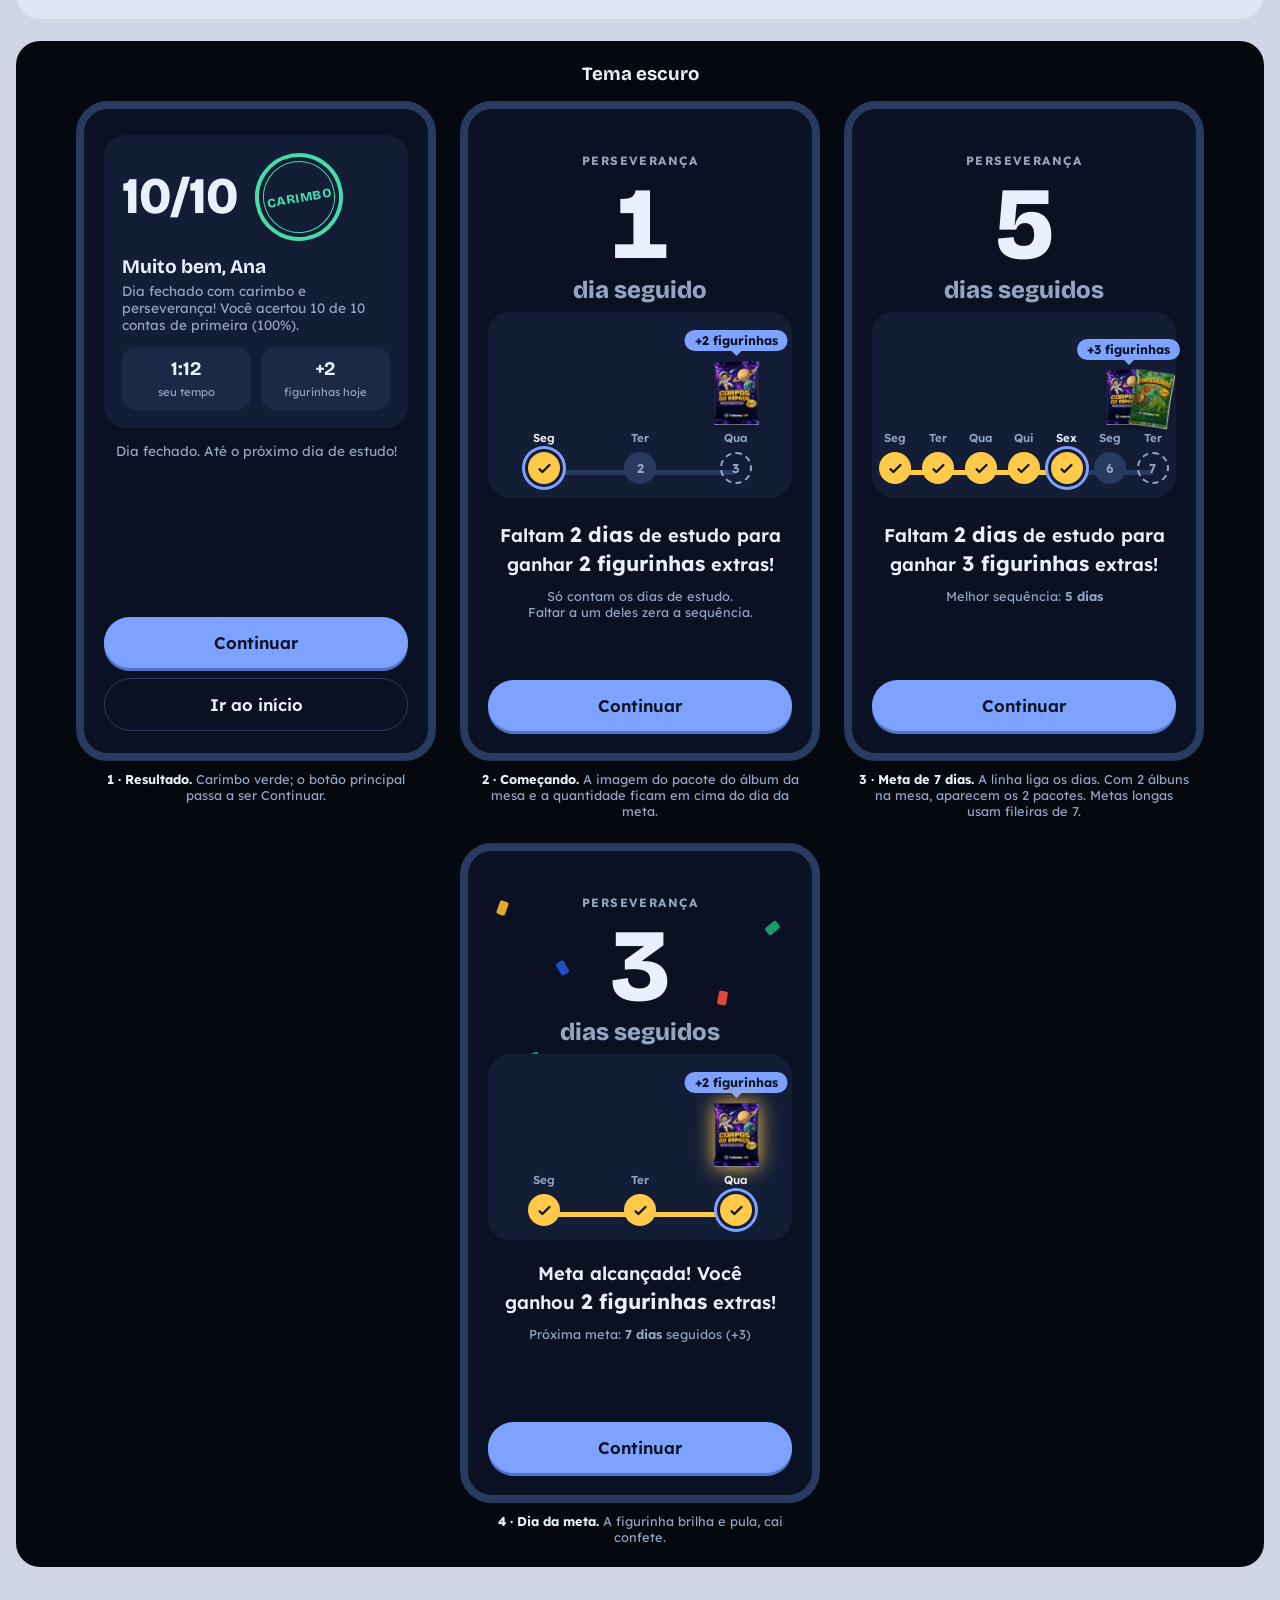
==== commit d4604139: "Pacotinho passa a se chamar figurinha em todo o app; proposta com o pacote do álbum da mesa Co-Autho" ====
--- a/docs/proposta-tela-sequencia.html
+++ b/docs/proposta-tela-sequencia.html
@@ -21,7 +21,7 @@
 .btn.ghost{background:transparent;color:var(--ink);border:1.5px solid var(--line);box-shadow:none;margin-top:10px}
 .hero{text-align:center;margin-top:18px}.eyebrow{font-size:.75rem;font-weight:700;letter-spacing:.12em;text-transform:uppercase;color:var(--muted)}
 .num{font-family:"Bricolage Grotesque";font-weight:800;font-size:6.4rem;line-height:1;margin-top:6px;font-variant-numeric:tabular-nums}.num small{display:block;font-size:1.5rem;color:var(--muted);margin-top:2px}
-.trail{margin-top:10px;background:var(--surface);border-radius:22px;padding:96px 8px 14px;position:relative}
+.trail{margin-top:10px;background:var(--surface);border-radius:22px;padding:118px 8px 14px;position:relative}
 .days{display:grid;grid-auto-flow:column;grid-auto-columns:1fr;position:relative}
 .d{display:flex;flex-direction:column;align-items:center;gap:7px;position:relative}.d .wd{font-size:.72rem;font-weight:600;color:var(--muted)}.d.today .wd{color:var(--ink)}
 .dot{width:32px;height:32px;border-radius:50%;background:var(--off);display:grid;place-items:center;color:var(--muted);font-weight:700;font-size:.8rem;position:relative;z-index:1}
@@ -33,7 +33,7 @@
 .prize{position:absolute;bottom:calc(100% + 4px);left:50%;transform:translateX(-50%);display:flex;flex-direction:column;align-items:center}
 .pill{position:relative;background:var(--primary);color:var(--on-primary);border-radius:999px;padding:3px 10px;font-weight:700;font-size:.78rem;white-space:nowrap}
 .pill:after{content:"";position:absolute;left:50%;bottom:-5px;margin-left:-5px;border:5px solid transparent;border-bottom:0;border-top-color:var(--primary)}
-.prize svg{width:38px;height:44px;margin-top:8px}.prize.open svg{filter:drop-shadow(0 0 10px var(--ball))}
+.pk{width:46px;height:67px;object-fit:contain;margin-top:8px;filter:drop-shadow(0 3px 4px rgba(0,0,0,.35));border-radius:4px}.pk2{display:flex;margin-top:8px}.pk2{margin-right:8px}.pk2 .pk{margin-top:0;width:40px;height:58px}.pk2 .pk+.pk{margin-left:-14px;transform:rotate(8deg) translateY(2px)}.prize.open .pk{filter:drop-shadow(0 0 10px var(--ball))}
 .msg{text-align:center;font-weight:600;font-size:1.15rem;margin-top:22px;line-height:1.35;text-wrap:balance}.msg b{font-size:1.3rem}
 .hint{text-align:center;font-size:.8rem;color:var(--muted);margin-top:10px}
 .conf i{position:absolute;width:9px;height:14px;border-radius:2px;opacity:.9}
@@ -41,22 +41,22 @@
 <h1>Proposta · dias seguidos, tema claro e escuro</h1><p class="sub">Só cores do app: fundo liso, cartões, botão azul e o dourado apenas nas bolinhas dos dias.</p>
 <section class="theme light"><h3>Tema claro</h3><div class="row"><figure><div class="phone"><div class="panel"><div class="score"><div class="big">10/10</div><div class="seal">Carimbo</div></div>
 <h2>Muito bem, Ana</h2><div class="muted sm">Dia fechado com carimbo e perseverança! Você acertou 10 de 10 contas de primeira (100%).</div>
-<div class="kv"><div><b>1:12</b><span>seu tempo</span></div><div><b>+2</b><span>pacotinhos hoje</span></div></div></div>
+<div class="kv"><div><b>1:12</b><span>seu tempo</span></div><div><b>+2</b><span>figurinhas hoje</span></div></div></div>
 <div class="muted sm c">Dia fechado. Até o próximo dia de estudo!</div><button class="btn">Continuar</button><button class="btn ghost">Ir ao início</button></div><figcaption><b>1 · Resultado.</b> Carimbo verde; o botão principal passa a ser Continuar.</figcaption></figure><figure><div class="phone"><div class="hero"><div class="eyebrow">Perseverança</div><div class="num">1<small>dia seguido</small></div></div><div class="trail"><div class="days" style="--n:3;--p:0">
-<div class="d today done"><span class="wd">Seg</span><span class="dot"><svg viewBox="0 0 24 24"><path d="M5 13l4 4L19 7"/></svg></span></div><div class="d "><span class="wd">Ter</span><span class="dot">2</span></div><div class="d goal"><div class="prize"><span class="pill">+2 pacotinhos</span><svg viewBox="0 0 64 76"><path d="M8 4l5 5 5-5 5 5 5-5 5 5 5-5 5 5 5-5v62l-5 5-5-5-5 5-5-5-5 5-5-5-5 5-5-5z" fill="#1B47BD"/><path d="M12 8h14L18 66h-6z" fill="#fff" opacity=".18"/><circle cx="32" cy="36" r="14" fill="#FFB92B"/><path d="M32 27l3 6.4 7 .8-5.2 4.8 1.4 6.9L32 42.4l-6.2 3.5 1.4-6.9-5.2-4.8 7-.8z" fill="#fff"/></svg></div><span class="wd">Qua</span><span class="dot">3</span></div></div></div>
-<div class="msg">Faltam <b>2 dias</b> de estudo para ganhar <b>2 pacotinhos</b> extras!</div>
-<div class="hint">Só contam os dias de estudo.<br>Faltar a um deles zera a sequência.</div><button class="btn">Continuar</button></div><figcaption><b>2 · Começando.</b> Pacotinho e quantidade em cima do dia da meta.</figcaption></figure><figure><div class="phone"><div class="hero"><div class="eyebrow">Perseverança</div><div class="num">5<small>dias seguidos</small></div></div><div class="trail" style="padding-left:2px;padding-right:2px"><div class="days" style="--n:7;--p:.667"><div class="d done"><span class="wd">Seg</span><span class="dot"><svg viewBox="0 0 24 24"><path d="M5 13l4 4L19 7"/></svg></span></div><div class="d done"><span class="wd">Ter</span><span class="dot"><svg viewBox="0 0 24 24"><path d="M5 13l4 4L19 7"/></svg></span></div><div class="d done"><span class="wd">Qua</span><span class="dot"><svg viewBox="0 0 24 24"><path d="M5 13l4 4L19 7"/></svg></span></div><div class="d done"><span class="wd">Qui</span><span class="dot"><svg viewBox="0 0 24 24"><path d="M5 13l4 4L19 7"/></svg></span></div><div class="d today done"><span class="wd">Sex</span><span class="dot"><svg viewBox="0 0 24 24"><path d="M5 13l4 4L19 7"/></svg></span></div><div class="d "><span class="wd">Seg</span><span class="dot">6</span></div><div class="d goal"><div class="prize" style="left:auto;right:-6px;transform:none;align-items:flex-end"><span class="pill">+3 pacotinhos</span><svg viewBox="0 0 64 76"><path d="M8 4l5 5 5-5 5 5 5-5 5 5 5-5 5 5 5-5v62l-5 5-5-5-5 5-5-5-5 5-5-5-5 5-5-5z" fill="#1B47BD"/><path d="M12 8h14L18 66h-6z" fill="#fff" opacity=".18"/><circle cx="32" cy="36" r="14" fill="#FFB92B"/><path d="M32 27l3 6.4 7 .8-5.2 4.8 1.4 6.9L32 42.4l-6.2 3.5 1.4-6.9-5.2-4.8 7-.8z" fill="#fff"/></svg></div><span class="wd">Ter</span><span class="dot">7</span></div></div></div>
-<div class="msg">Faltam <b>2 dias</b> de estudo para ganhar <b>3 pacotinhos</b> extras!</div><div class="hint">Melhor sequência: <b>5 dias</b></div><button class="btn">Continuar</button></div><figcaption><b>3 · Meta de 7 dias.</b> A linha liga os dias; metas longas usam fileiras de 7.</figcaption></figure><figure><div class="phone" style="position:relative"><div class="conf"><i style="left:30px;top:50px;background:#FFB92B;transform:rotate(20deg)"></i><i style="left:90px;top:110px;background:#2457D6;transform:rotate(-30deg)"></i><i style="left:300px;top:70px;background:#1CA97B;transform:rotate(50deg)"></i><i style="left:250px;top:140px;background:#F2503F;transform:rotate(10deg)"></i><i style="left:60px;top:200px;background:#1CA97B;transform:rotate(70deg)"></i></div><div class="hero"><div class="eyebrow">Perseverança</div><div class="num">3<small>dias seguidos</small></div></div><div class="trail"><div class="days" style="--n:3;--p:1">
-<div class="d done"><span class="wd">Seg</span><span class="dot"><svg viewBox="0 0 24 24"><path d="M5 13l4 4L19 7"/></svg></span></div><div class="d done"><span class="wd">Ter</span><span class="dot"><svg viewBox="0 0 24 24"><path d="M5 13l4 4L19 7"/></svg></span></div><div class="d goal done today"><div class="prize open"><span class="pill">+2 pacotinhos</span><svg viewBox="0 0 64 76"><path d="M8 4l5 5 5-5 5 5 5-5 5 5 5-5 5 5 5-5v62l-5 5-5-5-5 5-5-5-5 5-5-5-5 5-5-5z" fill="#1B47BD"/><path d="M12 8h14L18 66h-6z" fill="#fff" opacity=".18"/><circle cx="32" cy="36" r="14" fill="#FFB92B"/><path d="M32 27l3 6.4 7 .8-5.2 4.8 1.4 6.9L32 42.4l-6.2 3.5 1.4-6.9-5.2-4.8 7-.8z" fill="#fff"/></svg></div><span class="wd">Qua</span><span class="dot"><svg viewBox="0 0 24 24"><path d="M5 13l4 4L19 7"/></svg></span></div></div></div>
-<div class="msg">Meta alcançada! Você ganhou <b>2 pacotinhos</b> extras!</div><div class="hint">Próxima meta: <b>7 dias</b> seguidos (+3)</div><button class="btn">Continuar</button></div><figcaption><b>4 · Dia da meta.</b> O pacotinho brilha e pula, cai confete.</figcaption></figure></div></section>
+<div class="d today done"><span class="wd">Seg</span><span class="dot"><svg viewBox="0 0 24 24"><path d="M5 13l4 4L19 7"/></svg></span></div><div class="d "><span class="wd">Ter</span><span class="dot">2</span></div><div class="d goal"><div class="prize"><span class="pill">+2 figurinhas</span><img class="pk" src="../stickers/pacotes/pets.webp" alt="Pacote do álbum pets"></div><span class="wd">Qua</span><span class="dot">3</span></div></div></div>
+<div class="msg">Faltam <b>2 dias</b> de estudo para ganhar <b>2 figurinhas</b> extras!</div>
+<div class="hint">Só contam os dias de estudo.<br>Faltar a um deles zera a sequência.</div><button class="btn">Continuar</button></div><figcaption><b>2 · Começando.</b> A imagem do pacote do álbum da mesa e a quantidade ficam em cima do dia da meta.</figcaption></figure><figure><div class="phone"><div class="hero"><div class="eyebrow">Perseverança</div><div class="num">5<small>dias seguidos</small></div></div><div class="trail" style="padding-left:2px;padding-right:2px"><div class="days" style="--n:7;--p:.667"><div class="d done"><span class="wd">Seg</span><span class="dot"><svg viewBox="0 0 24 24"><path d="M5 13l4 4L19 7"/></svg></span></div><div class="d done"><span class="wd">Ter</span><span class="dot"><svg viewBox="0 0 24 24"><path d="M5 13l4 4L19 7"/></svg></span></div><div class="d done"><span class="wd">Qua</span><span class="dot"><svg viewBox="0 0 24 24"><path d="M5 13l4 4L19 7"/></svg></span></div><div class="d done"><span class="wd">Qui</span><span class="dot"><svg viewBox="0 0 24 24"><path d="M5 13l4 4L19 7"/></svg></span></div><div class="d today done"><span class="wd">Sex</span><span class="dot"><svg viewBox="0 0 24 24"><path d="M5 13l4 4L19 7"/></svg></span></div><div class="d "><span class="wd">Seg</span><span class="dot">6</span></div><div class="d goal"><div class="prize" style="left:auto;right:-6px;transform:none;align-items:flex-end"><span class="pill">+3 figurinhas</span><img class="pk" src="../stickers/pacotes/pets.webp" alt="Pacote do álbum pets"></div><span class="wd">Ter</span><span class="dot">7</span></div></div></div>
+<div class="msg">Faltam <b>2 dias</b> de estudo para ganhar <b>3 figurinhas</b> extras!</div><div class="hint">Melhor sequência: <b>5 dias</b></div><button class="btn">Continuar</button></div><figcaption><b>3 · Meta de 7 dias.</b> A linha liga os dias. Com 2 álbuns na mesa, aparecem os 2 pacotes. Metas longas usam fileiras de 7.</figcaption></figure><figure><div class="phone" style="position:relative"><div class="conf"><i style="left:30px;top:50px;background:#FFB92B;transform:rotate(20deg)"></i><i style="left:90px;top:110px;background:#2457D6;transform:rotate(-30deg)"></i><i style="left:300px;top:70px;background:#1CA97B;transform:rotate(50deg)"></i><i style="left:250px;top:140px;background:#F2503F;transform:rotate(10deg)"></i><i style="left:60px;top:200px;background:#1CA97B;transform:rotate(70deg)"></i></div><div class="hero"><div class="eyebrow">Perseverança</div><div class="num">3<small>dias seguidos</small></div></div><div class="trail"><div class="days" style="--n:3;--p:1">
+<div class="d done"><span class="wd">Seg</span><span class="dot"><svg viewBox="0 0 24 24"><path d="M5 13l4 4L19 7"/></svg></span></div><div class="d done"><span class="wd">Ter</span><span class="dot"><svg viewBox="0 0 24 24"><path d="M5 13l4 4L19 7"/></svg></span></div><div class="d goal done today"><div class="prize open"><span class="pill">+2 figurinhas</span><img class="pk" src="../stickers/pacotes/pets.webp" alt="Pacote do álbum pets"></div><span class="wd">Qua</span><span class="dot"><svg viewBox="0 0 24 24"><path d="M5 13l4 4L19 7"/></svg></span></div></div></div>
+<div class="msg">Meta alcançada! Você ganhou <b>2 figurinhas</b> extras!</div><div class="hint">Próxima meta: <b>7 dias</b> seguidos (+3)</div><button class="btn">Continuar</button></div><figcaption><b>4 · Dia da meta.</b> A figurinha brilha e pula, cai confete.</figcaption></figure></div></section>
 <section class="theme dark"><h3>Tema escuro</h3><div class="row"><figure><div class="phone"><div class="panel"><div class="score"><div class="big">10/10</div><div class="seal">Carimbo</div></div>
 <h2>Muito bem, Ana</h2><div class="muted sm">Dia fechado com carimbo e perseverança! Você acertou 10 de 10 contas de primeira (100%).</div>
-<div class="kv"><div><b>1:12</b><span>seu tempo</span></div><div><b>+2</b><span>pacotinhos hoje</span></div></div></div>
+<div class="kv"><div><b>1:12</b><span>seu tempo</span></div><div><b>+2</b><span>figurinhas hoje</span></div></div></div>
 <div class="muted sm c">Dia fechado. Até o próximo dia de estudo!</div><button class="btn">Continuar</button><button class="btn ghost">Ir ao início</button></div><figcaption><b>1 · Resultado.</b> Carimbo verde; o botão principal passa a ser Continuar.</figcaption></figure><figure><div class="phone"><div class="hero"><div class="eyebrow">Perseverança</div><div class="num">1<small>dia seguido</small></div></div><div class="trail"><div class="days" style="--n:3;--p:0">
-<div class="d today done"><span class="wd">Seg</span><span class="dot"><svg viewBox="0 0 24 24"><path d="M5 13l4 4L19 7"/></svg></span></div><div class="d "><span class="wd">Ter</span><span class="dot">2</span></div><div class="d goal"><div class="prize"><span class="pill">+2 pacotinhos</span><svg viewBox="0 0 64 76"><path d="M8 4l5 5 5-5 5 5 5-5 5 5 5-5 5 5 5-5v62l-5 5-5-5-5 5-5-5-5 5-5-5-5 5-5-5z" fill="#1B47BD"/><path d="M12 8h14L18 66h-6z" fill="#fff" opacity=".18"/><circle cx="32" cy="36" r="14" fill="#FFB92B"/><path d="M32 27l3 6.4 7 .8-5.2 4.8 1.4 6.9L32 42.4l-6.2 3.5 1.4-6.9-5.2-4.8 7-.8z" fill="#fff"/></svg></div><span class="wd">Qua</span><span class="dot">3</span></div></div></div>
-<div class="msg">Faltam <b>2 dias</b> de estudo para ganhar <b>2 pacotinhos</b> extras!</div>
-<div class="hint">Só contam os dias de estudo.<br>Faltar a um deles zera a sequência.</div><button class="btn">Continuar</button></div><figcaption><b>2 · Começando.</b> Pacotinho e quantidade em cima do dia da meta.</figcaption></figure><figure><div class="phone"><div class="hero"><div class="eyebrow">Perseverança</div><div class="num">5<small>dias seguidos</small></div></div><div class="trail" style="padding-left:2px;padding-right:2px"><div class="days" style="--n:7;--p:.667"><div class="d done"><span class="wd">Seg</span><span class="dot"><svg viewBox="0 0 24 24"><path d="M5 13l4 4L19 7"/></svg></span></div><div class="d done"><span class="wd">Ter</span><span class="dot"><svg viewBox="0 0 24 24"><path d="M5 13l4 4L19 7"/></svg></span></div><div class="d done"><span class="wd">Qua</span><span class="dot"><svg viewBox="0 0 24 24"><path d="M5 13l4 4L19 7"/></svg></span></div><div class="d done"><span class="wd">Qui</span><span class="dot"><svg viewBox="0 0 24 24"><path d="M5 13l4 4L19 7"/></svg></span></div><div class="d today done"><span class="wd">Sex</span><span class="dot"><svg viewBox="0 0 24 24"><path d="M5 13l4 4L19 7"/></svg></span></div><div class="d "><span class="wd">Seg</span><span class="dot">6</span></div><div class="d goal"><div class="prize" style="left:auto;right:-6px;transform:none;align-items:flex-end"><span class="pill">+3 pacotinhos</span><svg viewBox="0 0 64 76"><path d="M8 4l5 5 5-5 5 5 5-5 5 5 5-5 5 5 5-5v62l-5 5-5-5-5 5-5-5-5 5-5-5-5 5-5-5z" fill="#1B47BD"/><path d="M12 8h14L18 66h-6z" fill="#fff" opacity=".18"/><circle cx="32" cy="36" r="14" fill="#FFB92B"/><path d="M32 27l3 6.4 7 .8-5.2 4.8 1.4 6.9L32 42.4l-6.2 3.5 1.4-6.9-5.2-4.8 7-.8z" fill="#fff"/></svg></div><span class="wd">Ter</span><span class="dot">7</span></div></div></div>
-<div class="msg">Faltam <b>2 dias</b> de estudo para ganhar <b>3 pacotinhos</b> extras!</div><div class="hint">Melhor sequência: <b>5 dias</b></div><button class="btn">Continuar</button></div><figcaption><b>3 · Meta de 7 dias.</b> A linha liga os dias; metas longas usam fileiras de 7.</figcaption></figure><figure><div class="phone" style="position:relative"><div class="conf"><i style="left:30px;top:50px;background:#FFB92B;transform:rotate(20deg)"></i><i style="left:90px;top:110px;background:#2457D6;transform:rotate(-30deg)"></i><i style="left:300px;top:70px;background:#1CA97B;transform:rotate(50deg)"></i><i style="left:250px;top:140px;background:#F2503F;transform:rotate(10deg)"></i><i style="left:60px;top:200px;background:#1CA97B;transform:rotate(70deg)"></i></div><div class="hero"><div class="eyebrow">Perseverança</div><div class="num">3<small>dias seguidos</small></div></div><div class="trail"><div class="days" style="--n:3;--p:1">
-<div class="d done"><span class="wd">Seg</span><span class="dot"><svg viewBox="0 0 24 24"><path d="M5 13l4 4L19 7"/></svg></span></div><div class="d done"><span class="wd">Ter</span><span class="dot"><svg viewBox="0 0 24 24"><path d="M5 13l4 4L19 7"/></svg></span></div><div class="d goal done today"><div class="prize open"><span class="pill">+2 pacotinhos</span><svg viewBox="0 0 64 76"><path d="M8 4l5 5 5-5 5 5 5-5 5 5 5-5 5 5 5-5v62l-5 5-5-5-5 5-5-5-5 5-5-5-5 5-5-5z" fill="#1B47BD"/><path d="M12 8h14L18 66h-6z" fill="#fff" opacity=".18"/><circle cx="32" cy="36" r="14" fill="#FFB92B"/><path d="M32 27l3 6.4 7 .8-5.2 4.8 1.4 6.9L32 42.4l-6.2 3.5 1.4-6.9-5.2-4.8 7-.8z" fill="#fff"/></svg></div><span class="wd">Qua</span><span class="dot"><svg viewBox="0 0 24 24"><path d="M5 13l4 4L19 7"/></svg></span></div></div></div>
-<div class="msg">Meta alcançada! Você ganhou <b>2 pacotinhos</b> extras!</div><div class="hint">Próxima meta: <b>7 dias</b> seguidos (+3)</div><button class="btn">Continuar</button></div><figcaption><b>4 · Dia da meta.</b> O pacotinho brilha e pula, cai confete.</figcaption></figure></div></section>
+<div class="d today done"><span class="wd">Seg</span><span class="dot"><svg viewBox="0 0 24 24"><path d="M5 13l4 4L19 7"/></svg></span></div><div class="d "><span class="wd">Ter</span><span class="dot">2</span></div><div class="d goal"><div class="prize"><span class="pill">+2 figurinhas</span><img class="pk" src="../stickers/pacotes/espaco.webp" alt="Pacote do álbum espaco"></div><span class="wd">Qua</span><span class="dot">3</span></div></div></div>
+<div class="msg">Faltam <b>2 dias</b> de estudo para ganhar <b>2 figurinhas</b> extras!</div>
+<div class="hint">Só contam os dias de estudo.<br>Faltar a um deles zera a sequência.</div><button class="btn">Continuar</button></div><figcaption><b>2 · Começando.</b> A imagem do pacote do álbum da mesa e a quantidade ficam em cima do dia da meta.</figcaption></figure><figure><div class="phone"><div class="hero"><div class="eyebrow">Perseverança</div><div class="num">5<small>dias seguidos</small></div></div><div class="trail" style="padding-left:2px;padding-right:2px"><div class="days" style="--n:7;--p:.667"><div class="d done"><span class="wd">Seg</span><span class="dot"><svg viewBox="0 0 24 24"><path d="M5 13l4 4L19 7"/></svg></span></div><div class="d done"><span class="wd">Ter</span><span class="dot"><svg viewBox="0 0 24 24"><path d="M5 13l4 4L19 7"/></svg></span></div><div class="d done"><span class="wd">Qua</span><span class="dot"><svg viewBox="0 0 24 24"><path d="M5 13l4 4L19 7"/></svg></span></div><div class="d done"><span class="wd">Qui</span><span class="dot"><svg viewBox="0 0 24 24"><path d="M5 13l4 4L19 7"/></svg></span></div><div class="d today done"><span class="wd">Sex</span><span class="dot"><svg viewBox="0 0 24 24"><path d="M5 13l4 4L19 7"/></svg></span></div><div class="d "><span class="wd">Seg</span><span class="dot">6</span></div><div class="d goal"><div class="prize" style="left:auto;right:-6px;transform:none;align-items:flex-end"><span class="pill">+3 figurinhas</span><span class="pk2"><img class="pk" src="../stickers/pacotes/espaco.webp" alt="Pacote do álbum espaco"><img class="pk" src="../stickers/pacotes/dinossauros.webp" alt="Pacote do álbum dinossauros"></span></div><span class="wd">Ter</span><span class="dot">7</span></div></div></div>
+<div class="msg">Faltam <b>2 dias</b> de estudo para ganhar <b>3 figurinhas</b> extras!</div><div class="hint">Melhor sequência: <b>5 dias</b></div><button class="btn">Continuar</button></div><figcaption><b>3 · Meta de 7 dias.</b> A linha liga os dias. Com 2 álbuns na mesa, aparecem os 2 pacotes. Metas longas usam fileiras de 7.</figcaption></figure><figure><div class="phone" style="position:relative"><div class="conf"><i style="left:30px;top:50px;background:#FFB92B;transform:rotate(20deg)"></i><i style="left:90px;top:110px;background:#2457D6;transform:rotate(-30deg)"></i><i style="left:300px;top:70px;background:#1CA97B;transform:rotate(50deg)"></i><i style="left:250px;top:140px;background:#F2503F;transform:rotate(10deg)"></i><i style="left:60px;top:200px;background:#1CA97B;transform:rotate(70deg)"></i></div><div class="hero"><div class="eyebrow">Perseverança</div><div class="num">3<small>dias seguidos</small></div></div><div class="trail"><div class="days" style="--n:3;--p:1">
+<div class="d done"><span class="wd">Seg</span><span class="dot"><svg viewBox="0 0 24 24"><path d="M5 13l4 4L19 7"/></svg></span></div><div class="d done"><span class="wd">Ter</span><span class="dot"><svg viewBox="0 0 24 24"><path d="M5 13l4 4L19 7"/></svg></span></div><div class="d goal done today"><div class="prize open"><span class="pill">+2 figurinhas</span><img class="pk" src="../stickers/pacotes/espaco.webp" alt="Pacote do álbum espaco"></div><span class="wd">Qua</span><span class="dot"><svg viewBox="0 0 24 24"><path d="M5 13l4 4L19 7"/></svg></span></div></div></div>
+<div class="msg">Meta alcançada! Você ganhou <b>2 figurinhas</b> extras!</div><div class="hint">Próxima meta: <b>7 dias</b> seguidos (+3)</div><button class="btn">Continuar</button></div><figcaption><b>4 · Dia da meta.</b> A figurinha brilha e pula, cai confete.</figcaption></figure></div></section>
 </body></html>
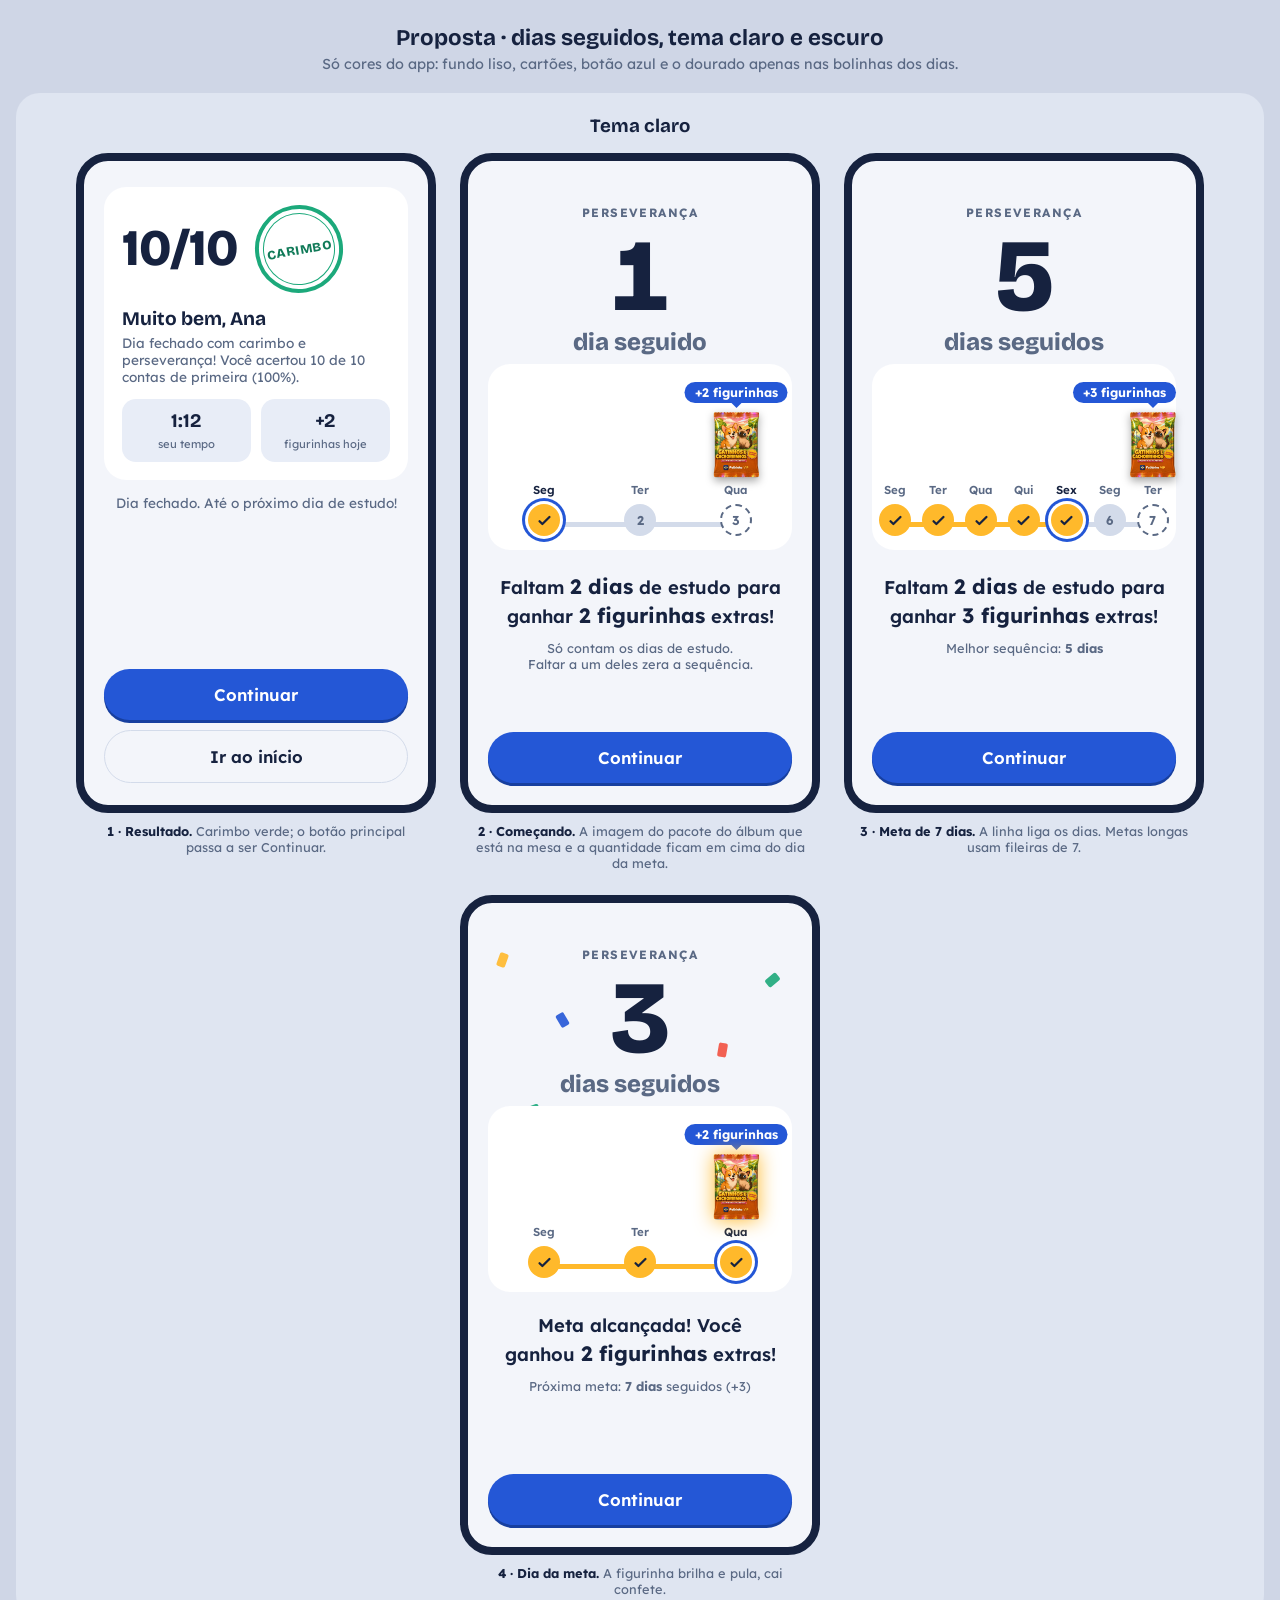
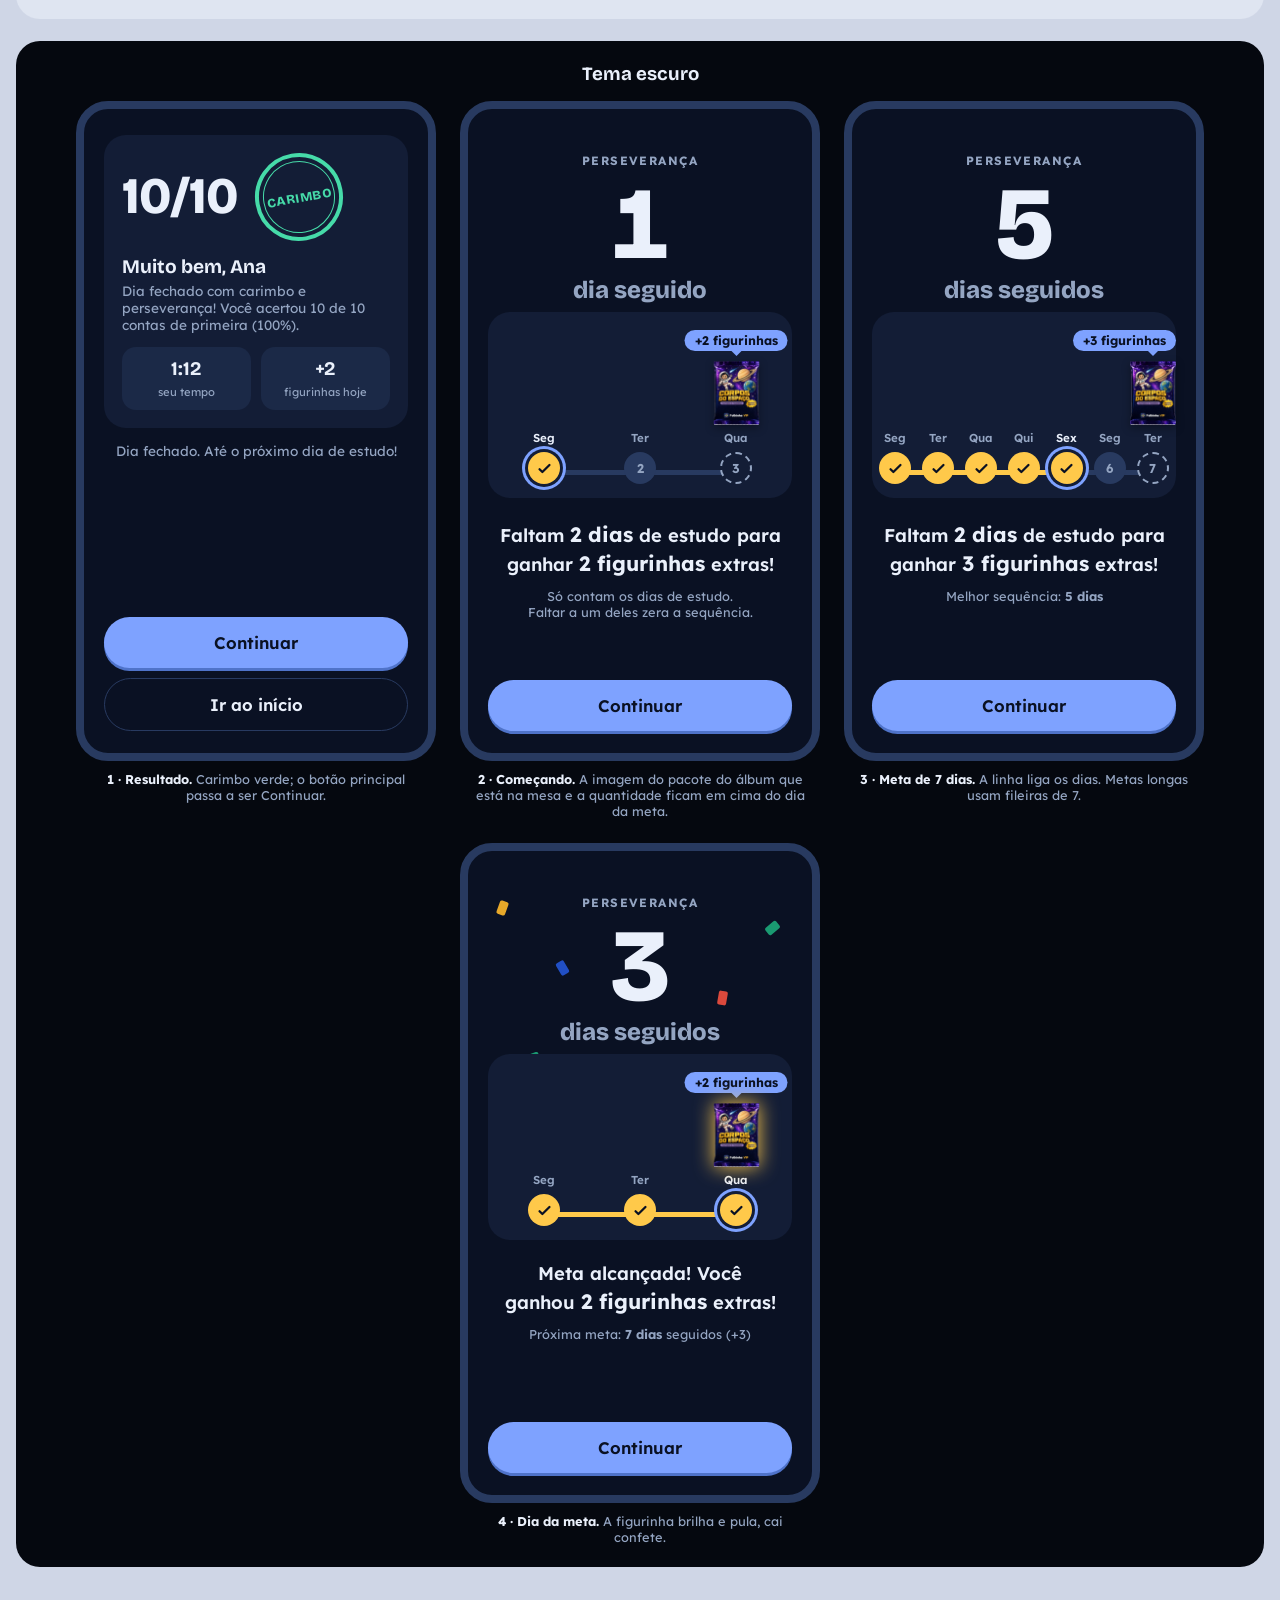
==== commit 2f6d72c3: "Proposta: linha atrás do dia da meta, balão alinhado ao pacote e só um álbum na mesa Co-Authored-By:" ====
--- a/docs/proposta-tela-sequencia.html
+++ b/docs/proposta-tela-sequencia.html
@@ -27,12 +27,12 @@
 .dot{width:32px;height:32px;border-radius:50%;background:var(--off);display:grid;place-items:center;color:var(--muted);font-weight:700;font-size:.8rem;position:relative;z-index:1}
 .d.done .dot{background:var(--ball);color:var(--on-ball)}.d.today .dot{box-shadow:0 0 0 3px var(--surface),0 0 0 6px var(--primary)}
 .dot svg{width:17px;height:17px;stroke:var(--on-ball);stroke-width:3.2;fill:none;stroke-linecap:round;stroke-linejoin:round}
-.d.goal .dot{background:none;border:2.5px dashed var(--muted);color:var(--muted)}.d.goal.done .dot{border:0;background:var(--ball)}
+.d.goal .dot{background:var(--surface);border:2.5px dashed var(--muted);color:var(--muted)}.d.goal.done .dot{border:0;background:var(--ball)}
 .days:before,.days:after{content:"";position:absolute;left:calc(100%/var(--n)/2);top:calc(1.1rem + 7px + 15px);height:5px;border-radius:9px;background:var(--off)}.days:before{right:calc(100%/var(--n)/2)}
 .days:after{width:calc((100% - 100%/var(--n))*var(--p));background:var(--ball)}
 .prize{position:absolute;bottom:calc(100% + 4px);left:50%;transform:translateX(-50%);display:flex;flex-direction:column;align-items:center}
 .pill{position:relative;background:var(--primary);color:var(--on-primary);border-radius:999px;padding:3px 10px;font-weight:700;font-size:.78rem;white-space:nowrap}
-.pill:after{content:"";position:absolute;left:50%;bottom:-5px;margin-left:-5px;border:5px solid transparent;border-bottom:0;border-top-color:var(--primary)}
+.prize[style*="flex-end"] .pill:after{left:auto;right:18px;margin-left:0}.pill:after{content:"";position:absolute;left:50%;bottom:-5px;margin-left:-5px;border:5px solid transparent;border-bottom:0;border-top-color:var(--primary)}
 .pk{width:46px;height:67px;object-fit:contain;margin-top:8px;filter:drop-shadow(0 3px 4px rgba(0,0,0,.35));border-radius:4px}.pk2{display:flex;margin-top:8px}.pk2{margin-right:8px}.pk2 .pk{margin-top:0;width:40px;height:58px}.pk2 .pk+.pk{margin-left:-14px;transform:rotate(8deg) translateY(2px)}.prize.open .pk{filter:drop-shadow(0 0 10px var(--ball))}
 .msg{text-align:center;font-weight:600;font-size:1.15rem;margin-top:22px;line-height:1.35;text-wrap:balance}.msg b{font-size:1.3rem}
 .hint{text-align:center;font-size:.8rem;color:var(--muted);margin-top:10px}
@@ -45,8 +45,8 @@
 <div class="muted sm c">Dia fechado. Até o próximo dia de estudo!</div><button class="btn">Continuar</button><button class="btn ghost">Ir ao início</button></div><figcaption><b>1 · Resultado.</b> Carimbo verde; o botão principal passa a ser Continuar.</figcaption></figure><figure><div class="phone"><div class="hero"><div class="eyebrow">Perseverança</div><div class="num">1<small>dia seguido</small></div></div><div class="trail"><div class="days" style="--n:3;--p:0">
 <div class="d today done"><span class="wd">Seg</span><span class="dot"><svg viewBox="0 0 24 24"><path d="M5 13l4 4L19 7"/></svg></span></div><div class="d "><span class="wd">Ter</span><span class="dot">2</span></div><div class="d goal"><div class="prize"><span class="pill">+2 figurinhas</span><img class="pk" src="../stickers/pacotes/pets.webp" alt="Pacote do álbum pets"></div><span class="wd">Qua</span><span class="dot">3</span></div></div></div>
 <div class="msg">Faltam <b>2 dias</b> de estudo para ganhar <b>2 figurinhas</b> extras!</div>
-<div class="hint">Só contam os dias de estudo.<br>Faltar a um deles zera a sequência.</div><button class="btn">Continuar</button></div><figcaption><b>2 · Começando.</b> A imagem do pacote do álbum da mesa e a quantidade ficam em cima do dia da meta.</figcaption></figure><figure><div class="phone"><div class="hero"><div class="eyebrow">Perseverança</div><div class="num">5<small>dias seguidos</small></div></div><div class="trail" style="padding-left:2px;padding-right:2px"><div class="days" style="--n:7;--p:.667"><div class="d done"><span class="wd">Seg</span><span class="dot"><svg viewBox="0 0 24 24"><path d="M5 13l4 4L19 7"/></svg></span></div><div class="d done"><span class="wd">Ter</span><span class="dot"><svg viewBox="0 0 24 24"><path d="M5 13l4 4L19 7"/></svg></span></div><div class="d done"><span class="wd">Qua</span><span class="dot"><svg viewBox="0 0 24 24"><path d="M5 13l4 4L19 7"/></svg></span></div><div class="d done"><span class="wd">Qui</span><span class="dot"><svg viewBox="0 0 24 24"><path d="M5 13l4 4L19 7"/></svg></span></div><div class="d today done"><span class="wd">Sex</span><span class="dot"><svg viewBox="0 0 24 24"><path d="M5 13l4 4L19 7"/></svg></span></div><div class="d "><span class="wd">Seg</span><span class="dot">6</span></div><div class="d goal"><div class="prize" style="left:auto;right:-6px;transform:none;align-items:flex-end"><span class="pill">+3 figurinhas</span><img class="pk" src="../stickers/pacotes/pets.webp" alt="Pacote do álbum pets"></div><span class="wd">Ter</span><span class="dot">7</span></div></div></div>
-<div class="msg">Faltam <b>2 dias</b> de estudo para ganhar <b>3 figurinhas</b> extras!</div><div class="hint">Melhor sequência: <b>5 dias</b></div><button class="btn">Continuar</button></div><figcaption><b>3 · Meta de 7 dias.</b> A linha liga os dias. Com 2 álbuns na mesa, aparecem os 2 pacotes. Metas longas usam fileiras de 7.</figcaption></figure><figure><div class="phone" style="position:relative"><div class="conf"><i style="left:30px;top:50px;background:#FFB92B;transform:rotate(20deg)"></i><i style="left:90px;top:110px;background:#2457D6;transform:rotate(-30deg)"></i><i style="left:300px;top:70px;background:#1CA97B;transform:rotate(50deg)"></i><i style="left:250px;top:140px;background:#F2503F;transform:rotate(10deg)"></i><i style="left:60px;top:200px;background:#1CA97B;transform:rotate(70deg)"></i></div><div class="hero"><div class="eyebrow">Perseverança</div><div class="num">3<small>dias seguidos</small></div></div><div class="trail"><div class="days" style="--n:3;--p:1">
+<div class="hint">Só contam os dias de estudo.<br>Faltar a um deles zera a sequência.</div><button class="btn">Continuar</button></div><figcaption><b>2 · Começando.</b> A imagem do pacote do álbum que está na mesa e a quantidade ficam em cima do dia da meta.</figcaption></figure><figure><div class="phone"><div class="hero"><div class="eyebrow">Perseverança</div><div class="num">5<small>dias seguidos</small></div></div><div class="trail" style="padding-left:2px;padding-right:2px"><div class="days" style="--n:7;--p:.667"><div class="d done"><span class="wd">Seg</span><span class="dot"><svg viewBox="0 0 24 24"><path d="M5 13l4 4L19 7"/></svg></span></div><div class="d done"><span class="wd">Ter</span><span class="dot"><svg viewBox="0 0 24 24"><path d="M5 13l4 4L19 7"/></svg></span></div><div class="d done"><span class="wd">Qua</span><span class="dot"><svg viewBox="0 0 24 24"><path d="M5 13l4 4L19 7"/></svg></span></div><div class="d done"><span class="wd">Qui</span><span class="dot"><svg viewBox="0 0 24 24"><path d="M5 13l4 4L19 7"/></svg></span></div><div class="d today done"><span class="wd">Sex</span><span class="dot"><svg viewBox="0 0 24 24"><path d="M5 13l4 4L19 7"/></svg></span></div><div class="d "><span class="wd">Seg</span><span class="dot">6</span></div><div class="d goal"><div class="prize" style="left:auto;right:calc(50% - 23px);transform:none;align-items:flex-end"><span class="pill">+3 figurinhas</span><img class="pk" src="../stickers/pacotes/pets.webp" alt="Pacote do álbum pets"></div><span class="wd">Ter</span><span class="dot">7</span></div></div></div>
+<div class="msg">Faltam <b>2 dias</b> de estudo para ganhar <b>3 figurinhas</b> extras!</div><div class="hint">Melhor sequência: <b>5 dias</b></div><button class="btn">Continuar</button></div><figcaption><b>3 · Meta de 7 dias.</b> A linha liga os dias. Metas longas usam fileiras de 7.</figcaption></figure><figure><div class="phone" style="position:relative"><div class="conf"><i style="left:30px;top:50px;background:#FFB92B;transform:rotate(20deg)"></i><i style="left:90px;top:110px;background:#2457D6;transform:rotate(-30deg)"></i><i style="left:300px;top:70px;background:#1CA97B;transform:rotate(50deg)"></i><i style="left:250px;top:140px;background:#F2503F;transform:rotate(10deg)"></i><i style="left:60px;top:200px;background:#1CA97B;transform:rotate(70deg)"></i></div><div class="hero"><div class="eyebrow">Perseverança</div><div class="num">3<small>dias seguidos</small></div></div><div class="trail"><div class="days" style="--n:3;--p:1">
 <div class="d done"><span class="wd">Seg</span><span class="dot"><svg viewBox="0 0 24 24"><path d="M5 13l4 4L19 7"/></svg></span></div><div class="d done"><span class="wd">Ter</span><span class="dot"><svg viewBox="0 0 24 24"><path d="M5 13l4 4L19 7"/></svg></span></div><div class="d goal done today"><div class="prize open"><span class="pill">+2 figurinhas</span><img class="pk" src="../stickers/pacotes/pets.webp" alt="Pacote do álbum pets"></div><span class="wd">Qua</span><span class="dot"><svg viewBox="0 0 24 24"><path d="M5 13l4 4L19 7"/></svg></span></div></div></div>
 <div class="msg">Meta alcançada! Você ganhou <b>2 figurinhas</b> extras!</div><div class="hint">Próxima meta: <b>7 dias</b> seguidos (+3)</div><button class="btn">Continuar</button></div><figcaption><b>4 · Dia da meta.</b> A figurinha brilha e pula, cai confete.</figcaption></figure></div></section>
 <section class="theme dark"><h3>Tema escuro</h3><div class="row"><figure><div class="phone"><div class="panel"><div class="score"><div class="big">10/10</div><div class="seal">Carimbo</div></div>
@@ -55,8 +55,8 @@
 <div class="muted sm c">Dia fechado. Até o próximo dia de estudo!</div><button class="btn">Continuar</button><button class="btn ghost">Ir ao início</button></div><figcaption><b>1 · Resultado.</b> Carimbo verde; o botão principal passa a ser Continuar.</figcaption></figure><figure><div class="phone"><div class="hero"><div class="eyebrow">Perseverança</div><div class="num">1<small>dia seguido</small></div></div><div class="trail"><div class="days" style="--n:3;--p:0">
 <div class="d today done"><span class="wd">Seg</span><span class="dot"><svg viewBox="0 0 24 24"><path d="M5 13l4 4L19 7"/></svg></span></div><div class="d "><span class="wd">Ter</span><span class="dot">2</span></div><div class="d goal"><div class="prize"><span class="pill">+2 figurinhas</span><img class="pk" src="../stickers/pacotes/espaco.webp" alt="Pacote do álbum espaco"></div><span class="wd">Qua</span><span class="dot">3</span></div></div></div>
 <div class="msg">Faltam <b>2 dias</b> de estudo para ganhar <b>2 figurinhas</b> extras!</div>
-<div class="hint">Só contam os dias de estudo.<br>Faltar a um deles zera a sequência.</div><button class="btn">Continuar</button></div><figcaption><b>2 · Começando.</b> A imagem do pacote do álbum da mesa e a quantidade ficam em cima do dia da meta.</figcaption></figure><figure><div class="phone"><div class="hero"><div class="eyebrow">Perseverança</div><div class="num">5<small>dias seguidos</small></div></div><div class="trail" style="padding-left:2px;padding-right:2px"><div class="days" style="--n:7;--p:.667"><div class="d done"><span class="wd">Seg</span><span class="dot"><svg viewBox="0 0 24 24"><path d="M5 13l4 4L19 7"/></svg></span></div><div class="d done"><span class="wd">Ter</span><span class="dot"><svg viewBox="0 0 24 24"><path d="M5 13l4 4L19 7"/></svg></span></div><div class="d done"><span class="wd">Qua</span><span class="dot"><svg viewBox="0 0 24 24"><path d="M5 13l4 4L19 7"/></svg></span></div><div class="d done"><span class="wd">Qui</span><span class="dot"><svg viewBox="0 0 24 24"><path d="M5 13l4 4L19 7"/></svg></span></div><div class="d today done"><span class="wd">Sex</span><span class="dot"><svg viewBox="0 0 24 24"><path d="M5 13l4 4L19 7"/></svg></span></div><div class="d "><span class="wd">Seg</span><span class="dot">6</span></div><div class="d goal"><div class="prize" style="left:auto;right:-6px;transform:none;align-items:flex-end"><span class="pill">+3 figurinhas</span><span class="pk2"><img class="pk" src="../stickers/pacotes/espaco.webp" alt="Pacote do álbum espaco"><img class="pk" src="../stickers/pacotes/dinossauros.webp" alt="Pacote do álbum dinossauros"></span></div><span class="wd">Ter</span><span class="dot">7</span></div></div></div>
-<div class="msg">Faltam <b>2 dias</b> de estudo para ganhar <b>3 figurinhas</b> extras!</div><div class="hint">Melhor sequência: <b>5 dias</b></div><button class="btn">Continuar</button></div><figcaption><b>3 · Meta de 7 dias.</b> A linha liga os dias. Com 2 álbuns na mesa, aparecem os 2 pacotes. Metas longas usam fileiras de 7.</figcaption></figure><figure><div class="phone" style="position:relative"><div class="conf"><i style="left:30px;top:50px;background:#FFB92B;transform:rotate(20deg)"></i><i style="left:90px;top:110px;background:#2457D6;transform:rotate(-30deg)"></i><i style="left:300px;top:70px;background:#1CA97B;transform:rotate(50deg)"></i><i style="left:250px;top:140px;background:#F2503F;transform:rotate(10deg)"></i><i style="left:60px;top:200px;background:#1CA97B;transform:rotate(70deg)"></i></div><div class="hero"><div class="eyebrow">Perseverança</div><div class="num">3<small>dias seguidos</small></div></div><div class="trail"><div class="days" style="--n:3;--p:1">
+<div class="hint">Só contam os dias de estudo.<br>Faltar a um deles zera a sequência.</div><button class="btn">Continuar</button></div><figcaption><b>2 · Começando.</b> A imagem do pacote do álbum que está na mesa e a quantidade ficam em cima do dia da meta.</figcaption></figure><figure><div class="phone"><div class="hero"><div class="eyebrow">Perseverança</div><div class="num">5<small>dias seguidos</small></div></div><div class="trail" style="padding-left:2px;padding-right:2px"><div class="days" style="--n:7;--p:.667"><div class="d done"><span class="wd">Seg</span><span class="dot"><svg viewBox="0 0 24 24"><path d="M5 13l4 4L19 7"/></svg></span></div><div class="d done"><span class="wd">Ter</span><span class="dot"><svg viewBox="0 0 24 24"><path d="M5 13l4 4L19 7"/></svg></span></div><div class="d done"><span class="wd">Qua</span><span class="dot"><svg viewBox="0 0 24 24"><path d="M5 13l4 4L19 7"/></svg></span></div><div class="d done"><span class="wd">Qui</span><span class="dot"><svg viewBox="0 0 24 24"><path d="M5 13l4 4L19 7"/></svg></span></div><div class="d today done"><span class="wd">Sex</span><span class="dot"><svg viewBox="0 0 24 24"><path d="M5 13l4 4L19 7"/></svg></span></div><div class="d "><span class="wd">Seg</span><span class="dot">6</span></div><div class="d goal"><div class="prize" style="left:auto;right:calc(50% - 23px);transform:none;align-items:flex-end"><span class="pill">+3 figurinhas</span><img class="pk" src="../stickers/pacotes/espaco.webp" alt="Pacote do álbum espaco"></div><span class="wd">Ter</span><span class="dot">7</span></div></div></div>
+<div class="msg">Faltam <b>2 dias</b> de estudo para ganhar <b>3 figurinhas</b> extras!</div><div class="hint">Melhor sequência: <b>5 dias</b></div><button class="btn">Continuar</button></div><figcaption><b>3 · Meta de 7 dias.</b> A linha liga os dias. Metas longas usam fileiras de 7.</figcaption></figure><figure><div class="phone" style="position:relative"><div class="conf"><i style="left:30px;top:50px;background:#FFB92B;transform:rotate(20deg)"></i><i style="left:90px;top:110px;background:#2457D6;transform:rotate(-30deg)"></i><i style="left:300px;top:70px;background:#1CA97B;transform:rotate(50deg)"></i><i style="left:250px;top:140px;background:#F2503F;transform:rotate(10deg)"></i><i style="left:60px;top:200px;background:#1CA97B;transform:rotate(70deg)"></i></div><div class="hero"><div class="eyebrow">Perseverança</div><div class="num">3<small>dias seguidos</small></div></div><div class="trail"><div class="days" style="--n:3;--p:1">
 <div class="d done"><span class="wd">Seg</span><span class="dot"><svg viewBox="0 0 24 24"><path d="M5 13l4 4L19 7"/></svg></span></div><div class="d done"><span class="wd">Ter</span><span class="dot"><svg viewBox="0 0 24 24"><path d="M5 13l4 4L19 7"/></svg></span></div><div class="d goal done today"><div class="prize open"><span class="pill">+2 figurinhas</span><img class="pk" src="../stickers/pacotes/espaco.webp" alt="Pacote do álbum espaco"></div><span class="wd">Qua</span><span class="dot"><svg viewBox="0 0 24 24"><path d="M5 13l4 4L19 7"/></svg></span></div></div></div>
 <div class="msg">Meta alcançada! Você ganhou <b>2 figurinhas</b> extras!</div><div class="hint">Próxima meta: <b>7 dias</b> seguidos (+3)</div><button class="btn">Continuar</button></div><figcaption><b>4 · Dia da meta.</b> A figurinha brilha e pula, cai confete.</figcaption></figure></div></section>
 </body></html>
